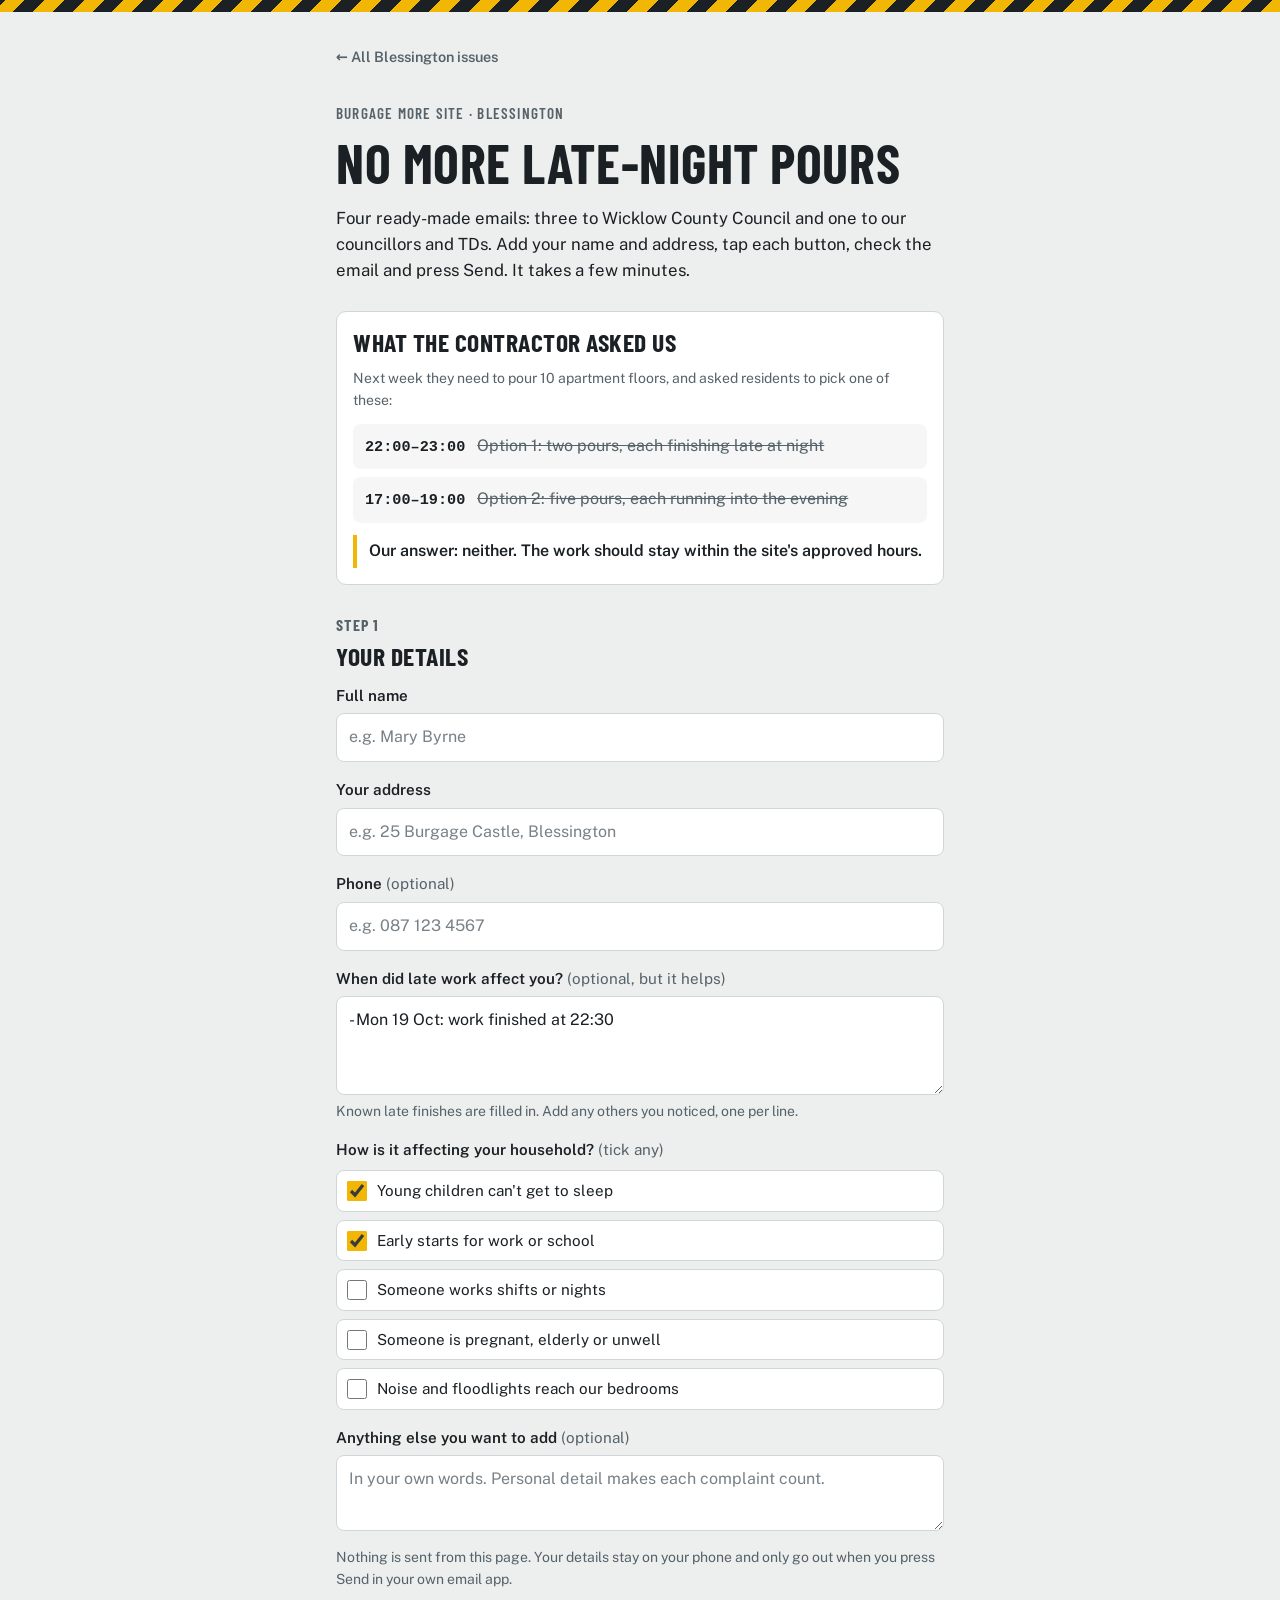
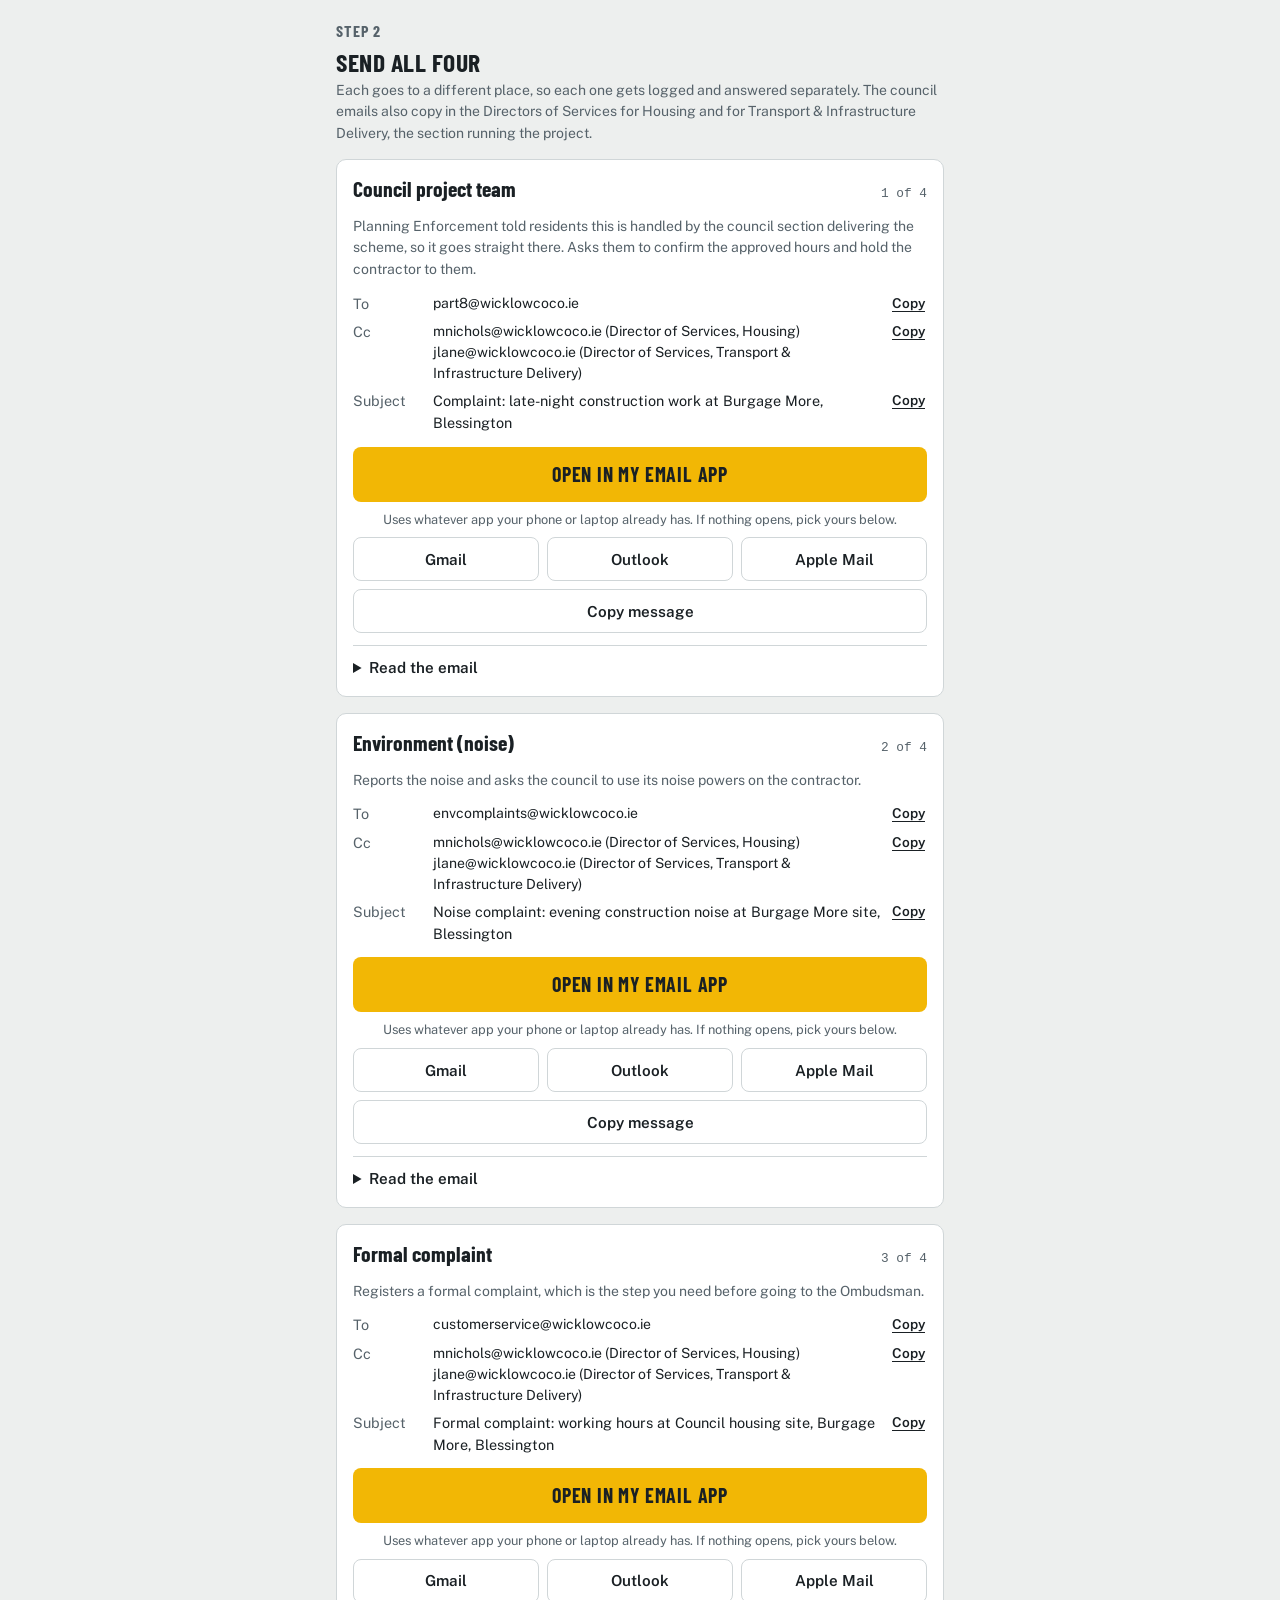
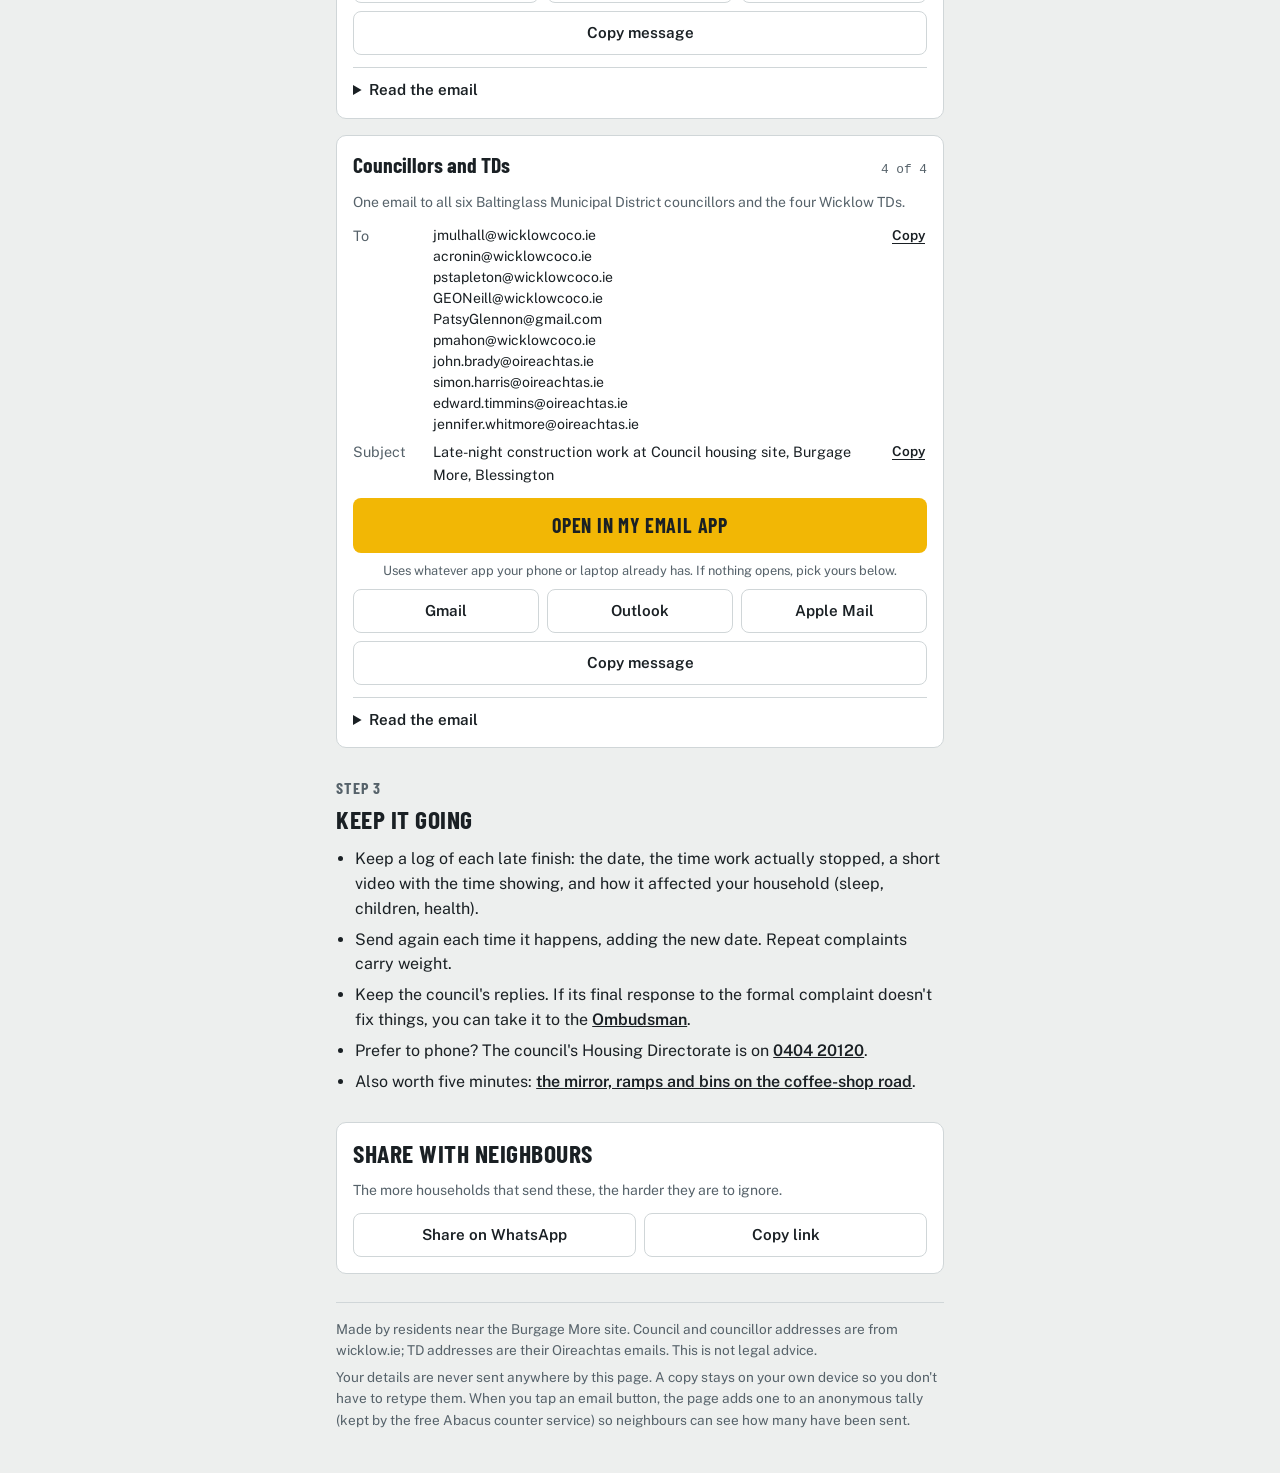
==== late-works.html @ bbfd41d0 "Add late works and roads complaint pages with ready-made email templates - Created late-works.html f" ====
<!doctype html>
<html lang="en-IE">
<head>
<meta charset="utf-8">
<meta name="viewport" content="width=device-width, initial-scale=1, viewport-fit=cover">
<title>Burgage More Late Works</title>
<meta name="description" content="Four ready-made emails to Wicklow County Council and local representatives about late-night construction work at the Burgage More site, Blessington.">
<meta property="og:title" content="Burgage More Late Works">
<meta property="og:description" content="Send four ready-made complaints about late-night pours at the Burgage More site in a few minutes.">
<link rel="preconnect" href="https://fonts.googleapis.com">
<link rel="preconnect" href="https://fonts.gstatic.com" crossorigin>
<link rel="stylesheet" href="https://fonts.googleapis.com/css2?family=Barlow+Condensed:wght@600;700&family=Public+Sans:wght@400;600&display=swap">
<link rel="stylesheet" href="assets/style.css">
</head>
<body>
<div class="stripe" aria-hidden="true"></div>
<main class="wrap">

  <a class="backlink" href="./">&larr; All Blessington issues</a>

  <header>
    <p class="eyebrow">Burgage More site &middot; Blessington</p>
    <h1>No more late-night pours</h1>
    <p class="lede">Four ready-made emails: three to Wicklow County Council and one to our councillors and TDs. Add your name and address, tap each button, check the email and press Send. It takes a few minutes.</p>
    <div class="tally" id="tally" data-tally-box hidden aria-live="polite">
      <div class="tally-stat"><span class="tally-num" id="t-emails">0</span><span class="tally-label">emails sent so far</span></div>
      <p class="tally-note">Counts each email opened from this page. No names or addresses are recorded.</p>
    </div>
  </header>

  <div class="proposal">
    <h2>What the contractor asked us</h2>
    <p class="muted small">Next week they need to pour 10 apartment floors, and asked residents to pick one of these:</p>
    <div class="options">
      <div class="option"><span class="time">22:00&ndash;23:00</span><span><s>Option 1: two pours, each finishing late at night</s></span></div>
      <div class="option"><span class="time">17:00&ndash;19:00</span><span><s>Option 2: five pours, each running into the evening</s></span></div>
    </div>
    <p class="answer">Our answer: neither. The work should stay within the site's approved hours.</p>
  </div>

  <section aria-labelledby="details-h">
    <div class="section-head">
      <span class="step-label">Step 1</span>
      <h2 id="details-h">Your details</h2>
    </div>
    <form id="details" novalidate>
      <div class="field" id="f-name">
        <label for="name">Full name</label>
        <input type="text" id="name" autocomplete="name" placeholder="e.g. Mary Byrne">
        <span class="err">Add your name. The council won't act on unsigned complaints.</span>
      </div>
      <div class="field" id="f-address">
        <label for="address">Your address</label>
        <input type="text" id="address" autocomplete="street-address" placeholder="e.g. 25 Burgage Castle, Blessington">
        <span class="err">Add your address so the council knows you're directly affected.</span>
      </div>
      <div class="field">
        <label for="phone">Phone <span class="opt">(optional)</span></label>
        <input type="tel" id="phone" autocomplete="tel" placeholder="e.g. 087 123 4567">
      </div>
      <div class="field">
        <label for="when">When did late work affect you? <span class="opt">(optional, but it helps)</span></label>
        <textarea id="when" rows="3" placeholder="One per line, e.g. - Thu 23 Oct: work finished at 22:10"></textarea>
        <span class="small muted">Known late finishes are filled in. Add any others you noticed, one per line.</span>
      </div>
      <fieldset>
        <legend>How is it affecting your household? <span class="opt">(tick any)</span></legend>
        <label class="check"><input type="checkbox" name="impact" value="kids" checked> Young children can't get to sleep</label>
        <label class="check"><input type="checkbox" name="impact" value="early" checked> Early starts for work or school</label>
        <label class="check"><input type="checkbox" name="impact" value="shifts"> Someone works shifts or nights</label>
        <label class="check"><input type="checkbox" name="impact" value="health"> Someone is pregnant, elderly or unwell</label>
        <label class="check"><input type="checkbox" name="impact" value="lights"> Noise and floodlights reach our bedrooms</label>
      </fieldset>
      <div class="field">
        <label for="extra">Anything else you want to add <span class="opt">(optional)</span></label>
        <textarea id="extra" placeholder="In your own words. Personal detail makes each complaint count."></textarea>
      </div>
      <p class="privacy">Nothing is sent from this page. Your details stay on your phone and only go out when you press Send in your own email app.</p>
    </form>
  </section>

  <section aria-labelledby="send-h">
    <div class="section-head">
      <span class="step-label">Step 2</span>
      <h2 id="send-h">Send all four</h2>
      <p class="muted small">Each goes to a different place, so each one gets logged and answered separately. The council emails also copy in the Directors of Services for Housing and for Transport &amp; Infrastructure Delivery, the section running the project.</p>
    </div>
    <div class="mails" id="mails"></div>
  </section>

  <section aria-labelledby="after-h">
    <div class="section-head">
      <span class="step-label">Step 3</span>
      <h2 id="after-h">Keep it going</h2>
    </div>
    <ul class="tips">
      <li>Keep a log of each late finish: the date, the time work actually stopped, a short video with the time showing, and how it affected your household (sleep, children, health).</li>
      <li>Send again each time it happens, adding the new date. Repeat complaints carry weight.</li>
      <li>Keep the council's replies. If its final response to the formal complaint doesn't fix things, you can take it to the <a href="https://www.ombudsman.ie" target="_blank" rel="noopener">Ombudsman</a>.</li>
      <li>Prefer to phone? The council's Housing Directorate is on <a href="tel:+35340420120">0404 20120</a>.</li>
      <li>Also worth five minutes: <a href="roads.html">the mirror, ramps and bins on the coffee-shop road</a>.</li>
    </ul>
  </section>

  <div class="share">
    <h2>Share with neighbours</h2>
    <p class="small muted">The more households that send these, the harder they are to ignore.</p>
    <div class="secondary">
      <a class="btn-secondary" id="wa" href="#" target="_blank" rel="noopener">Share on WhatsApp</a>
      <button type="button" class="btn-secondary" id="copy-link">Copy link</button>
    </div>
  </div>

  <footer>
    <p>Made by residents near the Burgage More site. Council and councillor addresses are from wicklow.ie; TD addresses are their Oireachtas emails. This is not legal advice.</p>
    <p>Your details are never sent anywhere by this page. A copy stays on your own device so you don't have to retype them. When you tap an email button, the page adds one to an anonymous tally (kept by the free Abacus counter service) so neighbours can see how many have been sent.</p>
  </footer>
</main>

<script>
(function () {
  "use strict";

  // ===== KEEP THIS LIST UP TO DATE =====
  // Known late finishes at the site. One entry per line, in quotes, each followed by a comma.
  // These are pre-filled in "When did late work affect you?" for everyone, and added for
  // returning visitors who already typed their own dates.
  var LATE_FINISHES = [
    "Mon 19 Oct: work finished at 22:30"
  ];
  // =====================================

  // Council emails copy both directorates. Planning Enforcement replied (30 Oct) that this
  // falls under Transport & Infrastructure Delivery, which is delivering the scheme.
  var CC_ROLES = {
    "mnichols@wicklowcoco.ie": "Director of Services, Housing",
    "jlane@wicklowcoco.ie": "Director of Services, Transport & Infrastructure Delivery"
  };
  var COUNCIL_CC = Object.keys(CC_ROLES);
  var COUNCILLORS = [
    "jmulhall@wicklowcoco.ie",
    "acronin@wicklowcoco.ie",
    "pstapleton@wicklowcoco.ie",
    "GEONeill@wicklowcoco.ie",
    "PatsyGlennon@gmail.com",
    "pmahon@wicklowcoco.ie"
  ];
  var TDS = [
    "john.brady@oireachtas.ie",
    "simon.harris@oireachtas.ie",
    "edward.timmins@oireachtas.ie",
    "jennifer.whitmore@oireachtas.ie"
  ];

  window.CAMPAIGN = {
    store: "burgage-more-complaint-v1",
    counterKey: "emails",
    fields: ["name", "address", "phone", "when", "extra"],
    required: ["name", "address"],
    prefill: { field: "when", lines: LATE_FINISHES },
    ccRoles: CC_ROLES,
    impacts: {
      kids: "young children can't get to sleep",
      early: "we have early starts for work or school",
      shifts: "someone in the household works shifts or nights",
      health: "someone in the household is pregnant, elderly or unwell",
      lights: "the noise and floodlights reach our bedrooms"
    },
    personal: function (d, h) {
      var out = [];
      if (d.when) out.push("Dates and times this affected me:\n" + d.when);
      if (d.impacts.length) out.push("It is affecting my household because " + h.join(d.impacts) + ".");
      if (d.extra) out.push(d.extra);
      return out;
    },
    share: {
      sent: "I've just sent my complaints about the late-night pours at the Burgage More site. Took me 2 minutes. Please send yours too, the more households the better 💪 ",
      neutral: "Late-night pours at the Burgage More site? Send ready-made complaints to the council, councillors and TDs in 2 minutes. The more households the better 💪 "
    },
    order: ["enf", "env", "cs", "reps"],
    emails: {
      enf: {
        title: "Council project team",
        blurb: "Planning Enforcement told residents this is handled by the council section delivering the scheme, so it goes straight there. Asks them to confirm the approved hours and hold the contractor to them.",
        to: ["part8@wicklowcoco.ie"],
        cc: COUNCIL_CC,
        subject: "Complaint: late-night construction work at Burgage More, Blessington",
        body: function (d, h) {
          return [
            "Dear Transport & Infrastructure Delivery Directorate,",
            "I wish to make a complaint about construction work continuing late into the evening at the Council's housing development at Burgage More, Blessington (106 homes, Part 8 scheme), which ABM is building on the Council's behalf. The Planning Enforcement section has advised that this matter falls under your Directorate.",
            "I live at " + h.addr(d) + ". Work on the site has run well past normal hours, with concrete pours, power floats and generators going on into the night. On at least one evening it continued until after 22:00.",
            "The contractor has now asked residents to choose between two pours next week finishing at 22:00 to 23:00, or five pours finishing between 17:00 and 19:00. I do not accept either option. I expect all work to stay within the site's approved working hours.",
            "Please:\n- confirm in writing the approved working hours for this site, and whether any extension has been authorised\n- instruct the contractor to keep to those hours, with advance written notice to residents of any genuine exception\n- keep me informed of the action taken"
          ].concat(h.personal(d), [
            "I have copied the Directors of Services for Housing and for Transport & Infrastructure Delivery.",
            h.sig(d)
          ]).join("\n\n");
        }
      },
      env: {
        title: "Environment (noise)",
        blurb: "Reports the noise and asks the council to use its noise powers on the contractor.",
        to: ["envcomplaints@wicklowcoco.ie"],
        cc: COUNCIL_CC,
        subject: "Noise complaint: evening construction noise at Burgage More site, Blessington",
        body: function (d, h) {
          return [
            "Dear Environmental Services,",
            "I want to report noise nuisance from the construction site at Burgage More, Blessington, the Council's social housing development being built by ABM.",
            "I live at " + h.addr(d) + ". Concrete pours, power floats and generators have been running into the late evening, on at least one occasion past 22:00. The contractor has told residents it may run pours until 22:00 to 23:00 next week."
          ].concat(h.personal(d), [
            "I ask the Council to investigate and to use its powers under section 107 of the Environmental Protection Agency Act 1992 to require the contractor to limit the noise and keep noisy work within normal daytime hours.",
            "Please acknowledge this complaint and tell me what action is taken.",
            h.sig(d)
          ]).join("\n\n");
        }
      },
      cs: {
        title: "Formal complaint",
        blurb: "Registers a formal complaint, which is the step you need before going to the Ombudsman.",
        to: ["customerservice@wicklowcoco.ie"],
        cc: COUNCIL_CC,
        subject: "Formal complaint: working hours at Council housing site, Burgage More, Blessington",
        body: function (d, h) {
          return [
            "Dear Customer Services Manager,",
            "Please register this as a formal complaint under the Council's customer complaints procedure. I have copied the Directors of Services for Housing and for Transport & Infrastructure Delivery, as the Burgage More development falls under their Directorates.",
            "Wicklow County Council is the developer of the 106-home Part 8 scheme at Burgage More, Blessington, and ABM is building it on the Council's behalf. As the client, the Council can direct its contractor on working hours.",
            "I live at " + h.addr(d) + ". Work has repeatedly run late into the evening. The contractor has now asked residents to choose between next week's pours finishing at 22:00 to 23:00, or between 17:00 and 19:00. Residents should not be asked to choose how late they are disturbed, and I do not accept either option.",
            "I ask the Council to:\n- confirm the approved working hours for this site, and whether any extension was authorised and by whom\n- instruct the contractor to keep all work within those hours, with advance written notice to residents of any genuine exception\n- send me a copy of the construction management plan for the site\n- name a Council contact for residents"
          ].concat(h.personal(d), [h.sig(d)]).join("\n\n");
        }
      },
      reps: {
        title: "Councillors and TDs",
        blurb: "One email to all six Baltinglass Municipal District councillors and the four Wicklow TDs.",
        to: COUNCILLORS.concat(TDS),
        cc: [],
        subject: "Late-night construction work at Council housing site, Burgage More, Blessington",
        body: function (d, h) {
          return [
            "Dear Councillors and Deputies,",
            "I live at " + h.addr(d) + ", beside the Wicklow County Council social housing development at Burgage More, Blessington, which ABM is building on the Council's behalf.",
            "Work on the site has repeatedly run late into the evening, on at least one occasion past 22:00. The contractor has now asked residents to choose between next week's concrete pours finishing at 22:00 to 23:00, or between 17:00 and 19:00. I do not accept either option. Residents have been raising this with the Council, so far without result."
          ].concat(h.personal(d), [
            "I am asking you to:\n- raise this at the next Baltinglass Municipal District meeting\n- ask the Council's Transport & Infrastructure Delivery Directorate, which is delivering the scheme, to confirm the approved working hours for the site and instruct the contractor to keep to them\n- follow it up until residents get a clear answer",
            "Please let me know what action you take.",
            h.sig(d)
          ]).join("\n\n");
        }
      }
    }
  };
})();
</script>
<script src="assets/counter.js"></script>
<script src="assets/mailer.js"></script>
</body>
</html>
---- assets/style.css ----
/* Shared styles for the Burgage More residents pages.
   Layout: one phone-width column under a hazard-stripe band. */
:root {
  --bg: #EDEFEE;
  --surface: #FFFFFF;
  --soft: #F5F6F5;
  --ink: #1A2024;
  --muted: #56626A;
  --line: #D0D6D8;
  --accent: #F2B705;
  --on-accent: #1A2024;
  --stripe: #1A2024;
  --error: #B42318;
  --ok: #1D7549;
  --display: "Barlow Condensed", "Arial Narrow", "Roboto Condensed", sans-serif;
  --body: "Public Sans", system-ui, -apple-system, "Segoe UI", Roboto, sans-serif;
  --mono: ui-monospace, "SF Mono", Menlo, Consolas, monospace;
  color-scheme: light;
}
@media (prefers-color-scheme: dark) {
  :root {
    --bg: #111518;
    --surface: #1A2025;
    --soft: #151A1E;
    --ink: #E5E9EB;
    --muted: #9AA6AD;
    --line: #2D363C;
    --accent: #F2B705;
    --on-accent: #111518;
    --error: #F97066;
    --ok: #4CC38A;
    color-scheme: dark;
  }
}

* { box-sizing: border-box; }
[hidden] { display: none !important; }
html { -webkit-text-size-adjust: 100%; }
body {
  margin: 0;
  background: var(--bg);
  color: var(--ink);
  font-family: var(--body);
  font-size: 16px;
  line-height: 1.55;
  padding-top: env(safe-area-inset-top, 0px);
  padding-bottom: env(safe-area-inset-bottom, 0px);
}
.stripe {
  height: 12px;
  background: repeating-linear-gradient(-45deg, var(--accent) 0 14px, var(--stripe) 14px 28px);
}
.wrap {
  max-width: 640px;
  margin: 0 auto;
  padding-left: max(16px, env(safe-area-inset-left, 0px));
  padding-right: max(16px, env(safe-area-inset-right, 0px));
  padding-block: 28px 48px;
  display: grid;
  gap: 28px;
}

h1, h2, h3, .eyebrow, .btn-primary, .step-label, .issue-title {
  font-family: var(--display);
  text-wrap: balance;
}
.eyebrow {
  margin: 0;
  font-size: 0.95rem;
  font-weight: 600;
  letter-spacing: 0.08em;
  text-transform: uppercase;
  color: var(--muted);
}
h1 {
  margin: 4px 0 10px;
  font-size: clamp(2.4rem, 9vw, 3.4rem);
  line-height: 0.98;
  font-weight: 700;
  text-transform: uppercase;
  letter-spacing: 0.01em;
}
h2 {
  margin: 0;
  font-size: 1.6rem;
  line-height: 1.1;
  font-weight: 700;
  text-transform: uppercase;
  letter-spacing: 0.02em;
}
h3 {
  margin: 0;
  font-size: 1.35rem;
  line-height: 1.15;
  font-weight: 700;
}
p { margin: 0; }
.lede { font-size: 1.05rem; max-width: 60ch; }
.muted { color: var(--muted); }
.small { font-size: 0.875rem; }

header { display: grid; gap: 6px; }

/* Back to the hub */
.backlink {
  justify-self: start;
  font-size: 0.9rem;
  font-weight: 600;
  color: var(--muted);
  text-decoration: none;
  padding: 6px 0;
}
.backlink:hover { color: var(--ink); }

/* Running tally of emails opened from the page */
.tally {
  margin-top: 10px;
  display: flex;
  flex-wrap: wrap;
  gap: 8px 28px;
  align-items: flex-end;
  padding: 12px 14px;
  background: var(--surface);
  border: 1px solid var(--line);
  border-left: 6px solid var(--accent);
  border-radius: 10px;
}
.tally-stat { display: grid; gap: 2px; }
.tally-num {
  font-family: var(--display);
  font-size: 2.4rem;
  font-weight: 700;
  line-height: 1;
  font-variant-numeric: tabular-nums;
}
.tally-label { font-size: 0.85rem; color: var(--muted); }
.tally-note { flex-basis: 100%; font-size: 0.8rem; color: var(--muted); }

/* Hub: pick an issue */
.issues { display: grid; gap: 14px; }
.issue {
  display: grid;
  gap: 8px;
  padding: 18px 16px;
  background: var(--surface);
  border: 1px solid var(--line);
  border-left: 6px solid var(--accent);
  border-radius: 10px;
  text-decoration: none;
  color: inherit;
}
.issue:active { transform: translateY(1px); }
.issue-title {
  font-size: 1.5rem;
  font-weight: 700;
  line-height: 1.1;
  text-transform: uppercase;
  letter-spacing: 0.02em;
  display: flex;
  justify-content: space-between;
  align-items: baseline;
  gap: 12px;
}
.issue-title .arrow { font-family: var(--body); font-size: 1.2rem; color: var(--muted); }
.issue-asks { margin: 0; padding-left: 1.15rem; font-size: 0.95rem; display: grid; gap: 3px; }
.issue-foot {
  display: flex;
  flex-wrap: wrap;
  gap: 4px 10px;
  align-items: baseline;
  font-size: 0.85rem;
  color: var(--muted);
  border-top: 1px solid var(--line);
  padding-top: 10px;
}
.issue-foot .n { font-weight: 700; color: var(--ink); font-variant-numeric: tabular-nums; }
.badge {
  font-family: var(--body);
  font-size: 0.7rem;
  font-weight: 700;
  letter-spacing: 0.08em;
  text-transform: uppercase;
  background: var(--accent);
  color: var(--on-accent);
  border-radius: 4px;
  padding: 3px 7px;
  white-space: nowrap;
}

/* What the contractor proposed */
.proposal {
  background: var(--surface);
  border: 1px solid var(--line);
  border-radius: 10px;
  padding: 16px;
  display: grid;
  gap: 12px;
}
.options { display: grid; gap: 8px; }
.option {
  display: grid;
  grid-template-columns: auto 1fr;
  gap: 4px 12px;
  align-items: baseline;
  padding: 10px 12px;
  background: var(--soft);
  border-radius: 8px;
}
.option .time {
  font-family: var(--mono);
  font-size: 0.95rem;
  font-variant-numeric: tabular-nums;
  font-weight: 600;
  white-space: nowrap;
}
.option s { color: var(--muted); }
.answer {
  border-left: 4px solid var(--accent);
  padding: 4px 0 4px 12px;
  font-weight: 600;
}

/* Form */
section { display: grid; gap: 14px; }
.section-head { display: grid; gap: 4px; }
.step-label {
  font-size: 1rem;
  font-weight: 700;
  letter-spacing: 0.08em;
  text-transform: uppercase;
  color: var(--muted);
}
form { display: grid; gap: 16px; }
.field { display: grid; gap: 6px; }
label, legend { font-weight: 600; font-size: 0.95rem; }
.opt { font-weight: 400; color: var(--muted); }
input[type="text"], input[type="tel"], textarea {
  width: 100%;
  font: inherit;
  font-size: 16px;
  color: var(--ink);
  background: var(--surface);
  border: 1px solid var(--line);
  border-radius: 8px;
  padding: 11px 12px;
}
textarea { min-height: 76px; resize: vertical; }
input::placeholder, textarea::placeholder { color: var(--muted); opacity: 0.8; }
.field.invalid input { border-color: var(--error); box-shadow: 0 0 0 1px var(--error); }
.field .err { display: none; color: var(--error); font-size: 0.875rem; }
.field.invalid .err { display: block; }
fieldset { border: 0; margin: 0; padding: 0; display: grid; gap: 8px; }
legend { margin-bottom: 8px; padding: 0; }
.check {
  display: flex;
  gap: 10px;
  align-items: flex-start;
  font-weight: 400;
  padding: 8px 10px;
  border: 1px solid var(--line);
  border-radius: 8px;
  background: var(--surface);
  cursor: pointer;
}
.check input { width: 20px; height: 20px; margin: 2px 0 0; flex: none; accent-color: var(--accent); }
.privacy { font-size: 0.875rem; color: var(--muted); }

/* Email cards */
.mails { display: grid; gap: 16px; }
.mail {
  background: var(--surface);
  border: 1px solid var(--line);
  border-radius: 10px;
  padding: 16px;
  display: grid;
  gap: 12px;
  min-width: 0;
}
.mail-top { display: flex; justify-content: space-between; align-items: baseline; gap: 12px; flex-wrap: wrap; }
.count {
  font-family: var(--mono);
  font-size: 0.8rem;
  color: var(--muted);
  font-variant-numeric: tabular-nums;
}
.meta { display: grid; gap: 6px; margin: 0; }
.meta-row {
  display: grid;
  grid-template-columns: 4.5rem 1fr auto;
  gap: 8px;
  align-items: start;
  font-size: 0.9rem;
}
.meta-row dt { color: var(--muted); margin: 0; }
.meta-row dd { margin: 0; min-width: 0; overflow-wrap: anywhere; }
.meta-row .addr { font-size: 0.875rem; line-height: 1.5; white-space: pre-line; overflow-wrap: break-word; }
.linkish {
  font: inherit;
  font-size: 0.85rem;
  font-weight: 600;
  color: var(--ink);
  background: none;
  border: 0;
  padding: 0 2px;
  text-decoration: underline;
  text-underline-offset: 3px;
  cursor: pointer;
}
.actions { display: grid; gap: 8px; }
.btn-primary {
  display: flex;
  align-items: center;
  justify-content: center;
  min-height: 52px;
  padding: 12px 18px;
  border-radius: 8px;
  background: var(--accent);
  color: var(--on-accent);
  font-size: 1.25rem;
  font-weight: 700;
  letter-spacing: 0.04em;
  text-transform: uppercase;
  text-decoration: none;
  border: 0;
}
.btn-primary:active { transform: translateY(1px); }
.hint { font-size: 0.8rem; color: var(--muted); text-align: center; }
.secondary { display: grid; grid-template-columns: 1fr 1fr; gap: 8px; }
.secondary.three { grid-template-columns: repeat(3, 1fr); }
.btn-secondary {
  display: flex;
  align-items: center;
  justify-content: center;
  min-height: 44px;
  padding: 8px 10px;
  border-radius: 8px;
  border: 1px solid var(--line);
  background: transparent;
  color: var(--ink);
  font: inherit;
  font-size: 0.95rem;
  font-weight: 600;
  text-decoration: none;
  text-align: center;
  cursor: pointer;
}
.status {
  display: none;
  font-size: 0.875rem;
  color: var(--ok);
  font-weight: 600;
}
.mail.opened .status { display: block; }
.mail.opened { border-color: var(--ok); }
details { border-top: 1px solid var(--line); padding-top: 10px; }
summary { cursor: pointer; font-weight: 600; font-size: 0.95rem; }
pre.preview {
  margin: 10px 0 0;
  white-space: pre-wrap;
  overflow-wrap: anywhere;
  font-family: var(--body);
  font-size: 0.9rem;
  line-height: 1.5;
  background: var(--soft);
  border-radius: 8px;
  padding: 12px;
  max-height: 360px;
  overflow-y: auto;
}

/* After sending + share */
.tips { margin: 0; padding-left: 1.2rem; display: grid; gap: 6px; }
.tips a { color: inherit; font-weight: 600; }
.share {
  background: var(--surface);
  border: 1px solid var(--line);
  border-radius: 10px;
  padding: 16px;
  display: grid;
  gap: 12px;
}
footer { font-size: 0.85rem; color: var(--muted); display: grid; gap: 6px; border-top: 1px solid var(--line); padding-top: 16px; }
footer a { color: inherit; }

a:focus-visible, button:focus-visible, input:focus-visible, textarea:focus-visible, summary:focus-visible {
  outline: 3px solid var(--accent);
  outline-offset: 2px;
}
@media (prefers-reduced-motion: reduce) {
  * { transition: none !important; animation: none !important; }
}
@media (max-width: 420px) {
  .secondary.three { grid-template-columns: 1fr 1fr; }
  .secondary.three > :last-child { grid-column: 1 / -1; }
}
@media (max-width: 380px) {
  .secondary { grid-template-columns: 1fr; }
  .secondary.three { grid-template-columns: 1fr; }
  .meta-row { grid-template-columns: 4rem 1fr auto; }
}
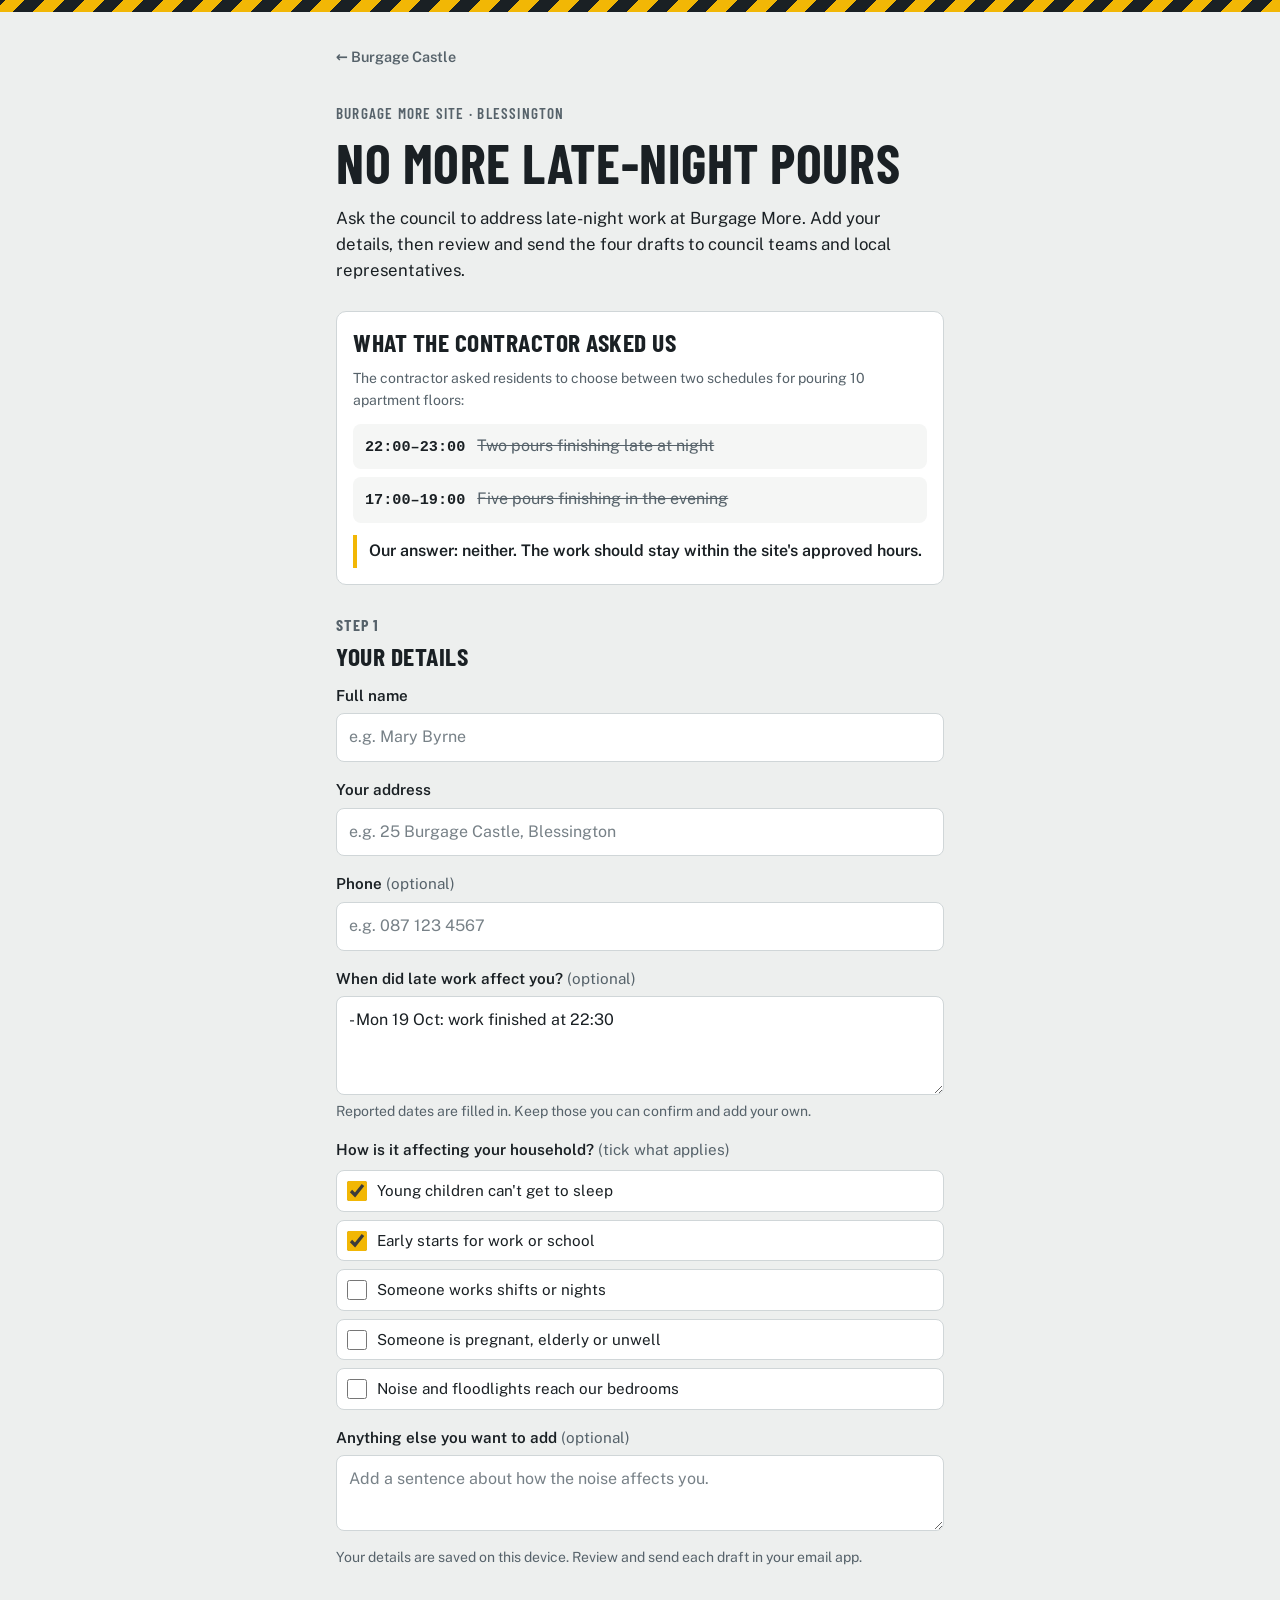
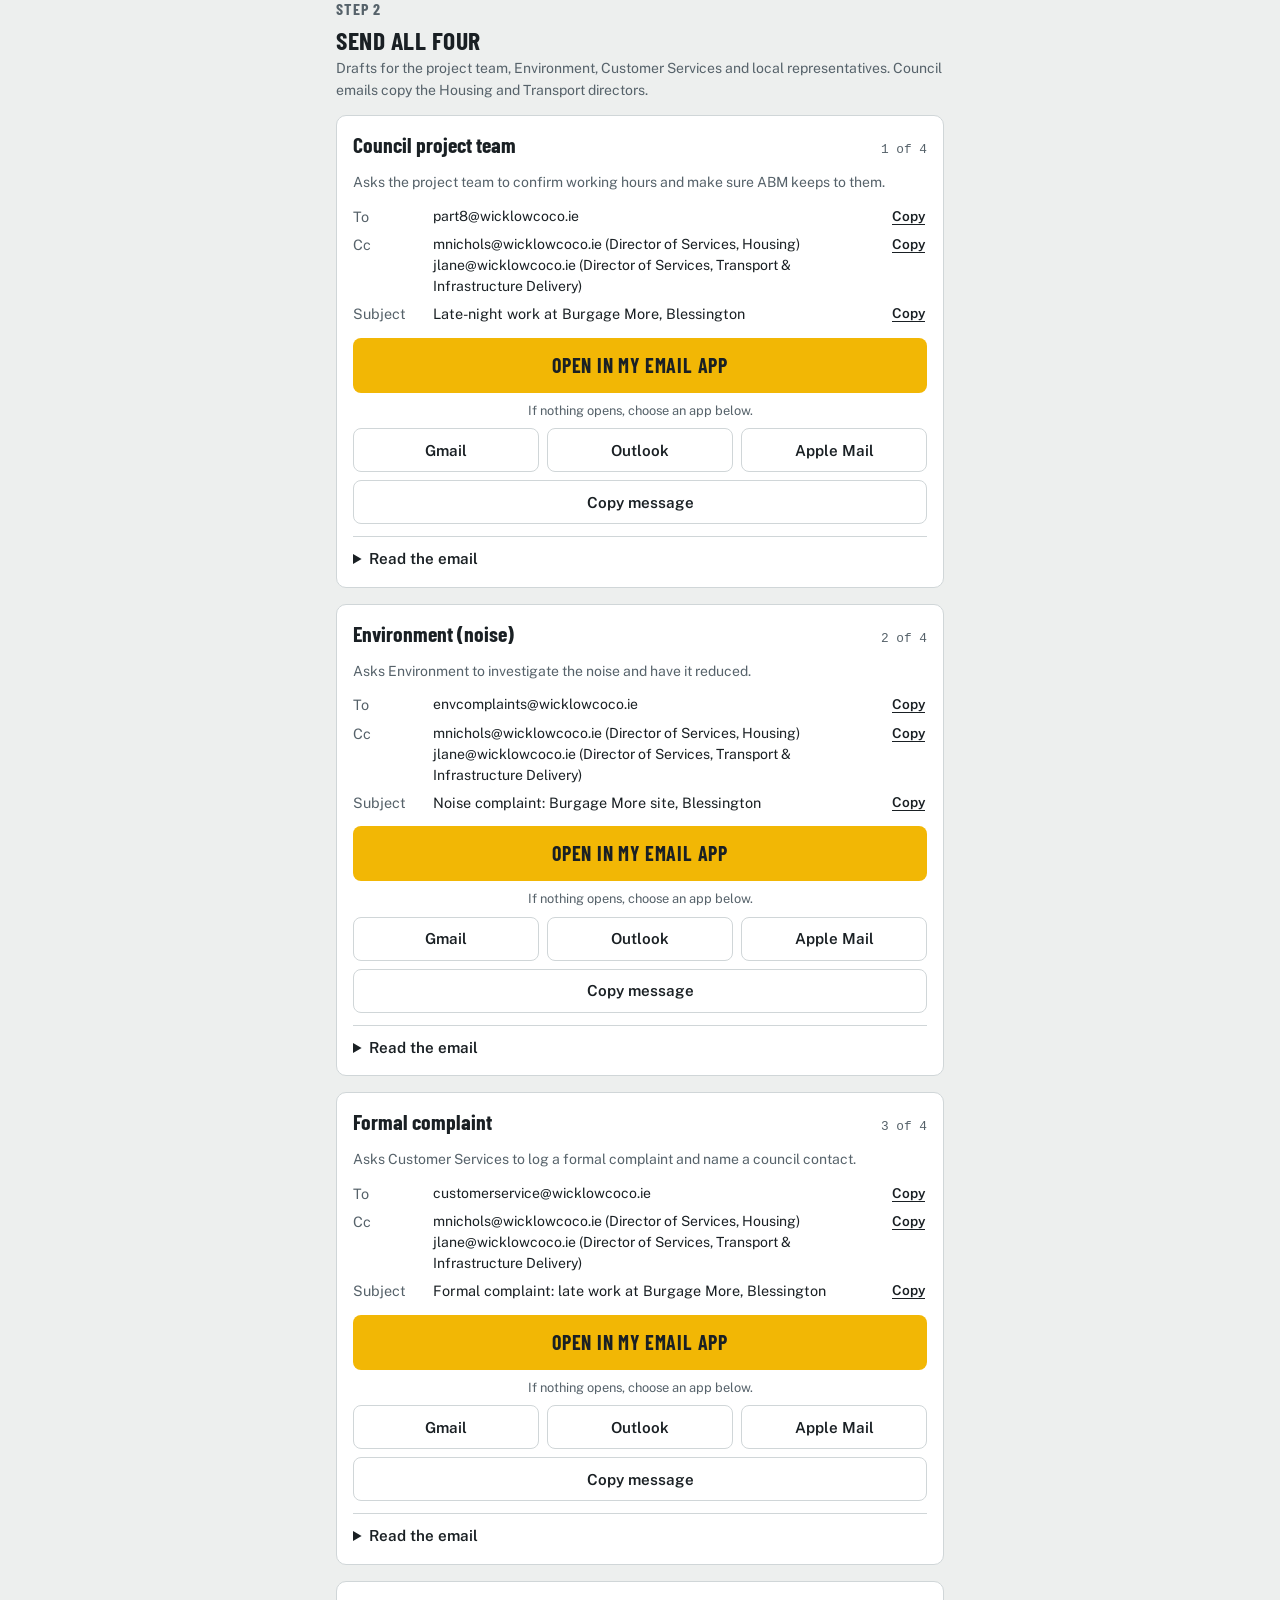
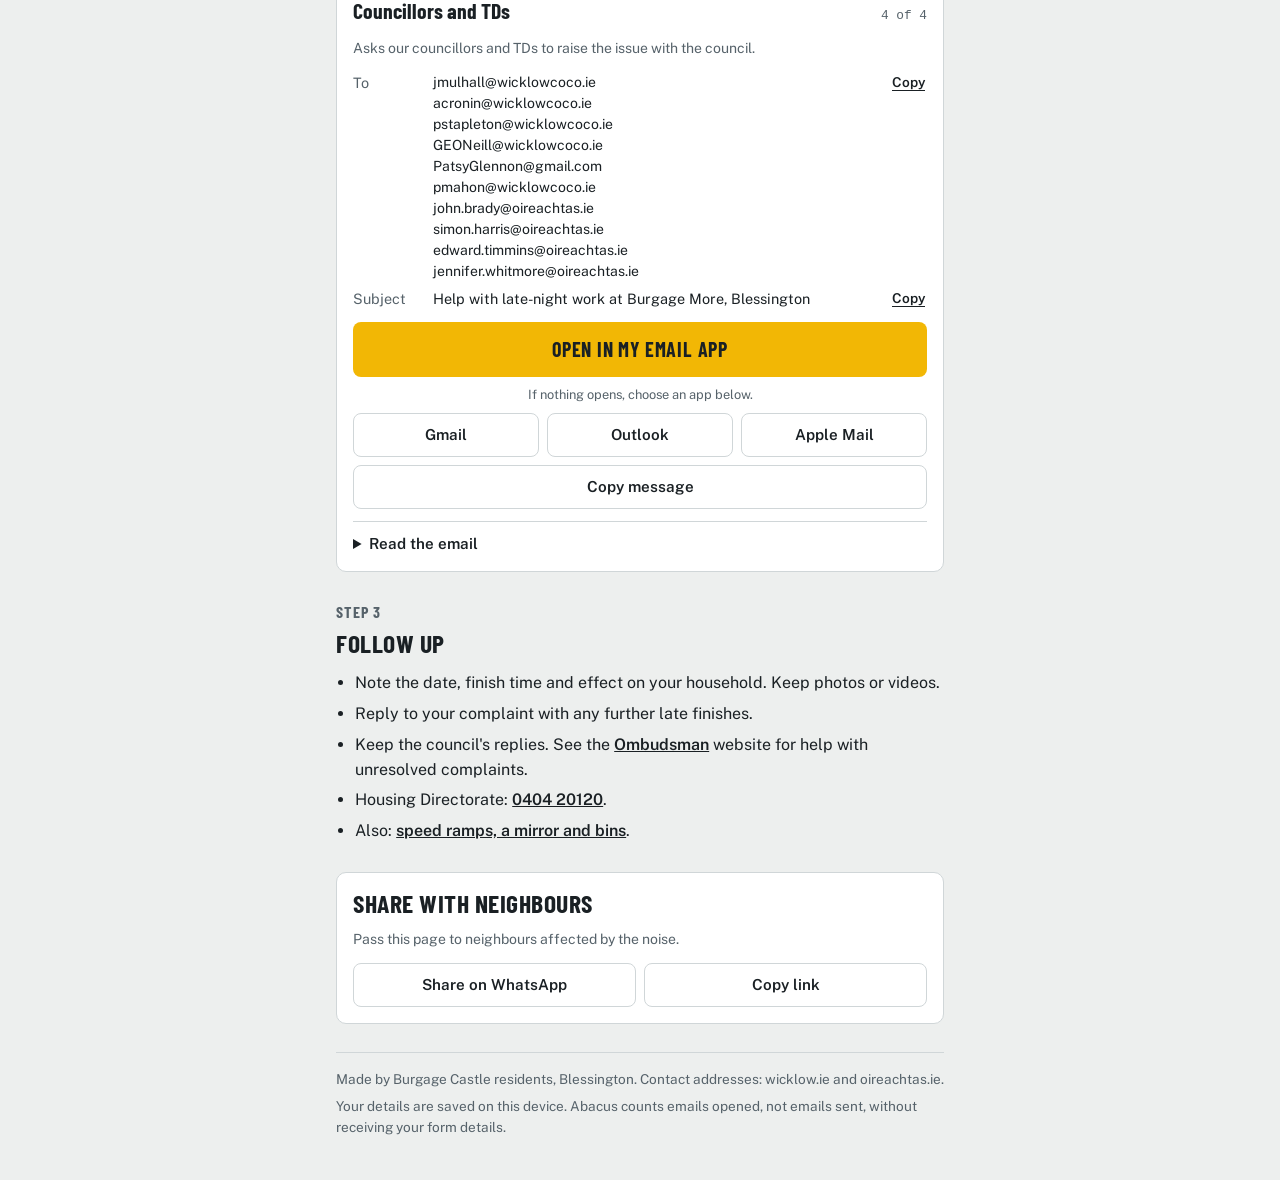
==== commit aa5f42a2: "Refactor late works and roads pages for clarity and conciseness - Updated meta descriptions and titl" ====
--- a/late-works.html
+++ b/late-works.html
@@ -6,7 +6,7 @@
 <title>Burgage More Late Works</title>
 <meta name="description" content="Four ready-made emails to Wicklow County Council and local representatives about late-night construction work at the Burgage More site, Blessington.">
 <meta property="og:title" content="Burgage More Late Works">
-<meta property="og:description" content="Send four ready-made complaints about late-night pours at the Burgage More site in a few minutes.">
+<meta property="og:description" content="Email the council and local representatives about late-night work at Burgage More.">
 <link rel="preconnect" href="https://fonts.googleapis.com">
 <link rel="preconnect" href="https://fonts.gstatic.com" crossorigin>
 <link rel="stylesheet" href="https://fonts.googleapis.com/css2?family=Barlow+Condensed:wght@600;700&family=Public+Sans:wght@400;600&display=swap">
@@ -16,24 +16,24 @@
 <div class="stripe" aria-hidden="true"></div>
 <main class="wrap">
 
-  <a class="backlink" href="./">&larr; All Blessington issues</a>
+  <a class="backlink" href="./">&larr; Burgage Castle</a>
 
   <header>
     <p class="eyebrow">Burgage More site &middot; Blessington</p>
     <h1>No more late-night pours</h1>
-    <p class="lede">Four ready-made emails: three to Wicklow County Council and one to our councillors and TDs. Add your name and address, tap each button, check the email and press Send. It takes a few minutes.</p>
+    <p class="lede">Ask the council to address late-night work at Burgage More. Add your details, then review and send the four drafts to council teams and local representatives.</p>
     <div class="tally" id="tally" data-tally-box hidden aria-live="polite">
-      <div class="tally-stat"><span class="tally-num" id="t-emails">0</span><span class="tally-label">emails sent so far</span></div>
-      <p class="tally-note">Counts each email opened from this page. No names or addresses are recorded.</p>
+      <div class="tally-stat"><span class="tally-num" id="t-emails">0</span><span class="tally-label">email drafts opened</span></div>
+      <p class="tally-note">Counts drafts opened, not emails sent.</p>
     </div>
   </header>
 
   <div class="proposal">
     <h2>What the contractor asked us</h2>
-    <p class="muted small">Next week they need to pour 10 apartment floors, and asked residents to pick one of these:</p>
+    <p class="muted small">The contractor asked residents to choose between two schedules for pouring 10 apartment floors:</p>
     <div class="options">
-      <div class="option"><span class="time">22:00&ndash;23:00</span><span><s>Option 1: two pours, each finishing late at night</s></span></div>
-      <div class="option"><span class="time">17:00&ndash;19:00</span><span><s>Option 2: five pours, each running into the evening</s></span></div>
+      <div class="option"><span class="time">22:00&ndash;23:00</span><span><s>Two pours finishing late at night</s></span></div>
+      <div class="option"><span class="time">17:00&ndash;19:00</span><span><s>Five pours finishing in the evening</s></span></div>
     </div>
     <p class="answer">Our answer: neither. The work should stay within the site's approved hours.</p>
   </div>
@@ -47,24 +47,24 @@
       <div class="field" id="f-name">
         <label for="name">Full name</label>
         <input type="text" id="name" autocomplete="name" placeholder="e.g. Mary Byrne">
-        <span class="err">Add your name. The council won't act on unsigned complaints.</span>
+        <span class="err">Please add your name.</span>
       </div>
       <div class="field" id="f-address">
         <label for="address">Your address</label>
         <input type="text" id="address" autocomplete="street-address" placeholder="e.g. 25 Burgage Castle, Blessington">
-        <span class="err">Add your address so the council knows you're directly affected.</span>
+        <span class="err">Please add your address.</span>
       </div>
       <div class="field">
         <label for="phone">Phone <span class="opt">(optional)</span></label>
         <input type="tel" id="phone" autocomplete="tel" placeholder="e.g. 087 123 4567">
       </div>
       <div class="field">
-        <label for="when">When did late work affect you? <span class="opt">(optional, but it helps)</span></label>
+        <label for="when">When did late work affect you? <span class="opt">(optional)</span></label>
         <textarea id="when" rows="3" placeholder="One per line, e.g. - Thu 23 Oct: work finished at 22:10"></textarea>
-        <span class="small muted">Known late finishes are filled in. Add any others you noticed, one per line.</span>
+        <span class="small muted">Reported dates are filled in. Keep those you can confirm and add your own.</span>
       </div>
       <fieldset>
-        <legend>How is it affecting your household? <span class="opt">(tick any)</span></legend>
+        <legend>How is it affecting your household? <span class="opt">(tick what applies)</span></legend>
         <label class="check"><input type="checkbox" name="impact" value="kids" checked> Young children can't get to sleep</label>
         <label class="check"><input type="checkbox" name="impact" value="early" checked> Early starts for work or school</label>
         <label class="check"><input type="checkbox" name="impact" value="shifts"> Someone works shifts or nights</label>
@@ -73,9 +73,9 @@
       </fieldset>
       <div class="field">
         <label for="extra">Anything else you want to add <span class="opt">(optional)</span></label>
-        <textarea id="extra" placeholder="In your own words. Personal detail makes each complaint count."></textarea>
-      </div>
-      <p class="privacy">Nothing is sent from this page. Your details stay on your phone and only go out when you press Send in your own email app.</p>
+        <textarea id="extra" placeholder="Add a sentence about how the noise affects you."></textarea>
+      </div>
+      <p class="privacy">Your details are saved on this device. Review and send each draft in your email app.</p>
     </form>
   </section>
 
@@ -83,7 +83,7 @@
     <div class="section-head">
       <span class="step-label">Step 2</span>
       <h2 id="send-h">Send all four</h2>
-      <p class="muted small">Each goes to a different place, so each one gets logged and answered separately. The council emails also copy in the Directors of Services for Housing and for Transport &amp; Infrastructure Delivery, the section running the project.</p>
+      <p class="muted small">Drafts for the project team, Environment, Customer Services and local representatives. Council emails copy the Housing and Transport directors.</p>
     </div>
     <div class="mails" id="mails"></div>
   </section>
@@ -91,20 +91,20 @@
   <section aria-labelledby="after-h">
     <div class="section-head">
       <span class="step-label">Step 3</span>
-      <h2 id="after-h">Keep it going</h2>
+      <h2 id="after-h">Follow up</h2>
     </div>
     <ul class="tips">
-      <li>Keep a log of each late finish: the date, the time work actually stopped, a short video with the time showing, and how it affected your household (sleep, children, health).</li>
-      <li>Send again each time it happens, adding the new date. Repeat complaints carry weight.</li>
-      <li>Keep the council's replies. If its final response to the formal complaint doesn't fix things, you can take it to the <a href="https://www.ombudsman.ie" target="_blank" rel="noopener">Ombudsman</a>.</li>
-      <li>Prefer to phone? The council's Housing Directorate is on <a href="tel:+35340420120">0404 20120</a>.</li>
-      <li>Also worth five minutes: <a href="roads.html">the mirror, ramps and bins on the coffee-shop road</a>.</li>
+      <li>Note the date, finish time and effect on your household. Keep photos or videos.</li>
+      <li>Reply to your complaint with any further late finishes.</li>
+      <li>Keep the council's replies. See the <a href="https://www.ombudsman.ie" target="_blank" rel="noopener">Ombudsman</a> website for help with unresolved complaints.</li>
+      <li>Housing Directorate: <a href="tel:+35340420120">0404 20120</a>.</li>
+      <li>Also: <a href="roads.html">speed ramps, a mirror and bins</a>.</li>
     </ul>
   </section>
 
   <div class="share">
     <h2>Share with neighbours</h2>
-    <p class="small muted">The more households that send these, the harder they are to ignore.</p>
+    <p class="small muted">Pass this page to neighbours affected by the noise.</p>
     <div class="secondary">
       <a class="btn-secondary" id="wa" href="#" target="_blank" rel="noopener">Share on WhatsApp</a>
       <button type="button" class="btn-secondary" id="copy-link">Copy link</button>
@@ -112,8 +112,8 @@
   </div>
 
   <footer>
-    <p>Made by residents near the Burgage More site. Council and councillor addresses are from wicklow.ie; TD addresses are their Oireachtas emails. This is not legal advice.</p>
-    <p>Your details are never sent anywhere by this page. A copy stays on your own device so you don't have to retype them. When you tap an email button, the page adds one to an anonymous tally (kept by the free Abacus counter service) so neighbours can see how many have been sent.</p>
+    <p>Made by Burgage Castle residents, Blessington. Contact addresses: wicklow.ie and oireachtas.ie.</p>
+    <p>Your details are saved on this device. Abacus counts emails opened, not emails sent, without receiving your form details.</p>
   </footer>
 </main>
 
@@ -169,83 +169,82 @@
     personal: function (d, h) {
       var out = [];
       if (d.when) out.push("Dates and times this affected me:\n" + d.when);
-      if (d.impacts.length) out.push("It is affecting my household because " + h.join(d.impacts) + ".");
+      if (d.impacts.length) out.push("This affects us because " + h.join(d.impacts) + ".");
       if (d.extra) out.push(d.extra);
       return out;
     },
     share: {
-      sent: "I've just sent my complaints about the late-night pours at the Burgage More site. Took me 2 minutes. Please send yours too, the more households the better 💪 ",
-      neutral: "Late-night pours at the Burgage More site? Send ready-made complaints to the council, councillors and TDs in 2 minutes. The more households the better 💪 "
+      sent: "Affected by late-night work at Burgage More? Email drafts for the council and local representatives: ",
+      neutral: "Affected by late-night work at Burgage More? Email drafts for the council and local representatives: "
     },
     order: ["enf", "env", "cs", "reps"],
     emails: {
       enf: {
         title: "Council project team",
-        blurb: "Planning Enforcement told residents this is handled by the council section delivering the scheme, so it goes straight there. Asks them to confirm the approved hours and hold the contractor to them.",
+        blurb: "Asks the project team to confirm working hours and make sure ABM keeps to them.",
         to: ["part8@wicklowcoco.ie"],
         cc: COUNCIL_CC,
-        subject: "Complaint: late-night construction work at Burgage More, Blessington",
-        body: function (d, h) {
-          return [
-            "Dear Transport & Infrastructure Delivery Directorate,",
-            "I wish to make a complaint about construction work continuing late into the evening at the Council's housing development at Burgage More, Blessington (106 homes, Part 8 scheme), which ABM is building on the Council's behalf. The Planning Enforcement section has advised that this matter falls under your Directorate.",
-            "I live at " + h.addr(d) + ". Work on the site has run well past normal hours, with concrete pours, power floats and generators going on into the night. On at least one evening it continued until after 22:00.",
-            "The contractor has now asked residents to choose between two pours next week finishing at 22:00 to 23:00, or five pours finishing between 17:00 and 19:00. I do not accept either option. I expect all work to stay within the site's approved working hours.",
-            "Please:\n- confirm in writing the approved working hours for this site, and whether any extension has been authorised\n- instruct the contractor to keep to those hours, with advance written notice to residents of any genuine exception\n- keep me informed of the action taken"
-          ].concat(h.personal(d), [
-            "I have copied the Directors of Services for Housing and for Transport & Infrastructure Delivery.",
+        subject: "Late-night work at Burgage More, Blessington",
+        body: function (d, h) {
+          return [
+            "Dear Project Team,",
+            "I live at " + h.addr(d) + ". I'm writing about late-night work at the council's 106-home Burgage More development, built by ABM. Planning Enforcement referred residents to your team.",
+            "Concrete pours, power floats and generators have continued past 22:00. The contractor offered two pours finishing at 22:00–23:00 or five at 17:00–19:00. I do not agree to either proposal; work should stay within the approved hours."
+          ].concat(h.personal(d), [
+            "Please confirm those hours in writing, including any authorised extensions. Please ensure ABM keeps to them, gives advance notice of any approved exceptions and tells residents what will change.",
             h.sig(d)
           ]).join("\n\n");
         }
       },
       env: {
         title: "Environment (noise)",
-        blurb: "Reports the noise and asks the council to use its noise powers on the contractor.",
+        blurb: "Asks Environment to investigate the noise and have it reduced.",
         to: ["envcomplaints@wicklowcoco.ie"],
         cc: COUNCIL_CC,
-        subject: "Noise complaint: evening construction noise at Burgage More site, Blessington",
+        subject: "Noise complaint: Burgage More site, Blessington",
         body: function (d, h) {
           return [
             "Dear Environmental Services,",
-            "I want to report noise nuisance from the construction site at Burgage More, Blessington, the Council's social housing development being built by ABM.",
-            "I live at " + h.addr(d) + ". Concrete pours, power floats and generators have been running into the late evening, on at least one occasion past 22:00. The contractor has told residents it may run pours until 22:00 to 23:00 next week."
-          ].concat(h.personal(d), [
-            "I ask the Council to investigate and to use its powers under section 107 of the Environmental Protection Agency Act 1992 to require the contractor to limit the noise and keep noisy work within normal daytime hours.",
-            "Please acknowledge this complaint and tell me what action is taken.",
+            "I live at " + h.addr(d) + ". I'm reporting late-night noise from ABM's work at the council's Burgage More housing site.",
+            "Concrete pours, power floats and generators have continued past 22:00. The contractor has also proposed pours finishing at 22:00–23:00."
+          ].concat(h.personal(d), [
+            "Please investigate the noise and require the contractor to reduce it and keep noisy work within the approved hours.",
+            "Please acknowledge this complaint and let me know what action you will take.",
             h.sig(d)
           ]).join("\n\n");
         }
       },
       cs: {
         title: "Formal complaint",
-        blurb: "Registers a formal complaint, which is the step you need before going to the Ombudsman.",
+        blurb: "Asks Customer Services to log a formal complaint and name a council contact.",
         to: ["customerservice@wicklowcoco.ie"],
         cc: COUNCIL_CC,
-        subject: "Formal complaint: working hours at Council housing site, Burgage More, Blessington",
-        body: function (d, h) {
-          return [
-            "Dear Customer Services Manager,",
-            "Please register this as a formal complaint under the Council's customer complaints procedure. I have copied the Directors of Services for Housing and for Transport & Infrastructure Delivery, as the Burgage More development falls under their Directorates.",
-            "Wicklow County Council is the developer of the 106-home Part 8 scheme at Burgage More, Blessington, and ABM is building it on the Council's behalf. As the client, the Council can direct its contractor on working hours.",
-            "I live at " + h.addr(d) + ". Work has repeatedly run late into the evening. The contractor has now asked residents to choose between next week's pours finishing at 22:00 to 23:00, or between 17:00 and 19:00. Residents should not be asked to choose how late they are disturbed, and I do not accept either option.",
-            "I ask the Council to:\n- confirm the approved working hours for this site, and whether any extension was authorised and by whom\n- instruct the contractor to keep all work within those hours, with advance written notice to residents of any genuine exception\n- send me a copy of the construction management plan for the site\n- name a Council contact for residents"
-          ].concat(h.personal(d), [h.sig(d)]).join("\n\n");
+        subject: "Formal complaint: late work at Burgage More, Blessington",
+        body: function (d, h) {
+          return [
+            "Dear Customer Services,",
+            "Please log a formal complaint about late-night work at the council's Burgage More housing site, built by ABM. I live at " + h.addr(d) + ".",
+            "Work has continued past 22:00. The contractor asked residents to choose between pours finishing at 22:00–23:00 or 17:00–19:00. I do not agree to either proposal; the council should ensure work stays within the approved hours."
+          ].concat(h.personal(d), [
+            "Please:\n- confirm the approved hours and who authorised any extensions\n- ensure ABM follows those hours and gives advance notice of approved exceptions\n- send me the construction management plan\n- provide a complaint reference and a council contact for residents",
+            h.sig(d)
+          ]).join("\n\n");
         }
       },
       reps: {
         title: "Councillors and TDs",
-        blurb: "One email to all six Baltinglass Municipal District councillors and the four Wicklow TDs.",
+        blurb: "Asks our councillors and TDs to raise the issue with the council.",
         to: COUNCILLORS.concat(TDS),
         cc: [],
-        subject: "Late-night construction work at Council housing site, Burgage More, Blessington",
+        subject: "Help with late-night work at Burgage More, Blessington",
         body: function (d, h) {
           return [
             "Dear Councillors and Deputies,",
-            "I live at " + h.addr(d) + ", beside the Wicklow County Council social housing development at Burgage More, Blessington, which ABM is building on the Council's behalf.",
-            "Work on the site has repeatedly run late into the evening, on at least one occasion past 22:00. The contractor has now asked residents to choose between next week's concrete pours finishing at 22:00 to 23:00, or between 17:00 and 19:00. I do not accept either option. Residents have been raising this with the Council, so far without result."
-          ].concat(h.personal(d), [
-            "I am asking you to:\n- raise this at the next Baltinglass Municipal District meeting\n- ask the Council's Transport & Infrastructure Delivery Directorate, which is delivering the scheme, to confirm the approved working hours for the site and instruct the contractor to keep to them\n- follow it up until residents get a clear answer",
-            "Please let me know what action you take.",
+            "I live at " + h.addr(d) + ", near the council's Burgage More housing site. Could you help us resolve the late-night noise from ABM's work?",
+            "Work has continued past 22:00. The contractor has offered pours finishing at 22:00–23:00 or 17:00–19:00. I do not agree to either proposal; work should stay within the approved hours."
+          ].concat(h.personal(d), [
+            "Please raise this at the next Baltinglass Municipal District meeting. Ask the council's Transport & Infrastructure Delivery team to confirm the approved hours and ensure ABM keeps to them.",
+            "Please follow up with the council and let me know the outcome.",
             h.sig(d)
           ]).join("\n\n");
         }
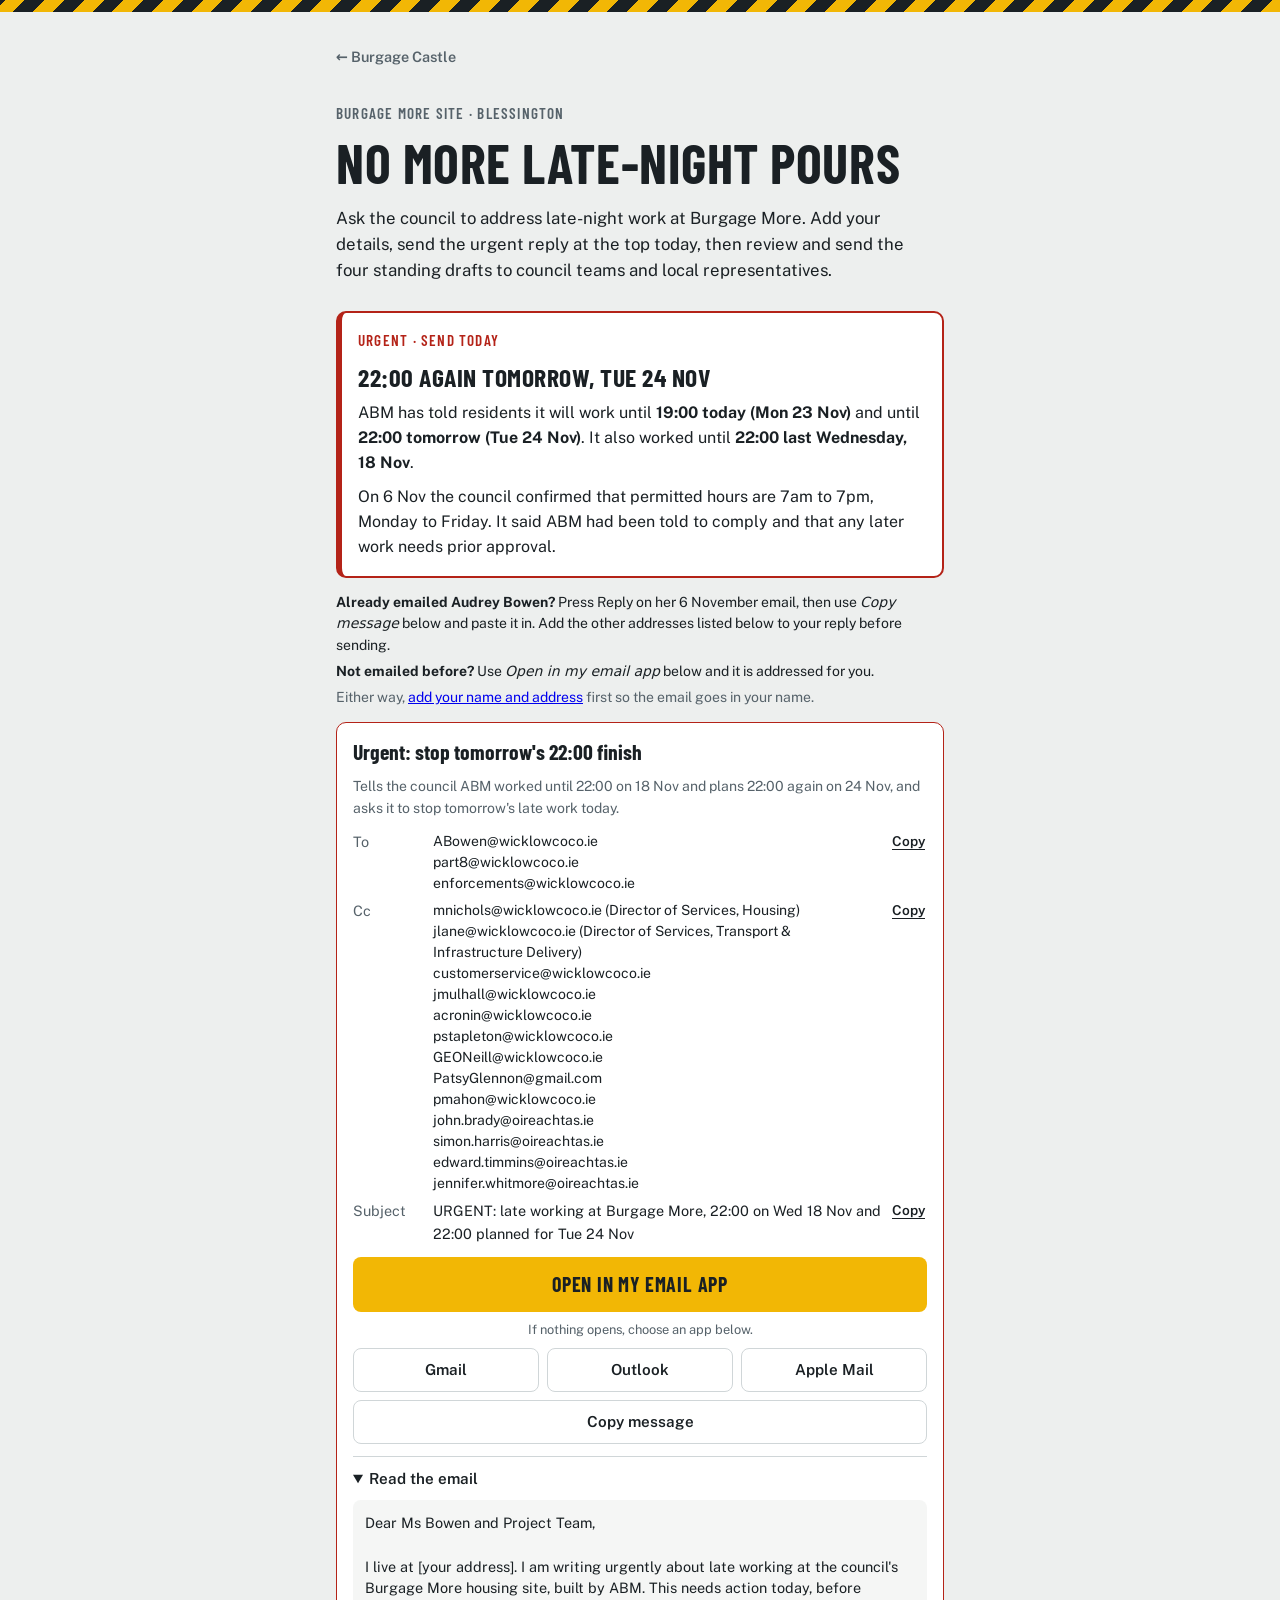
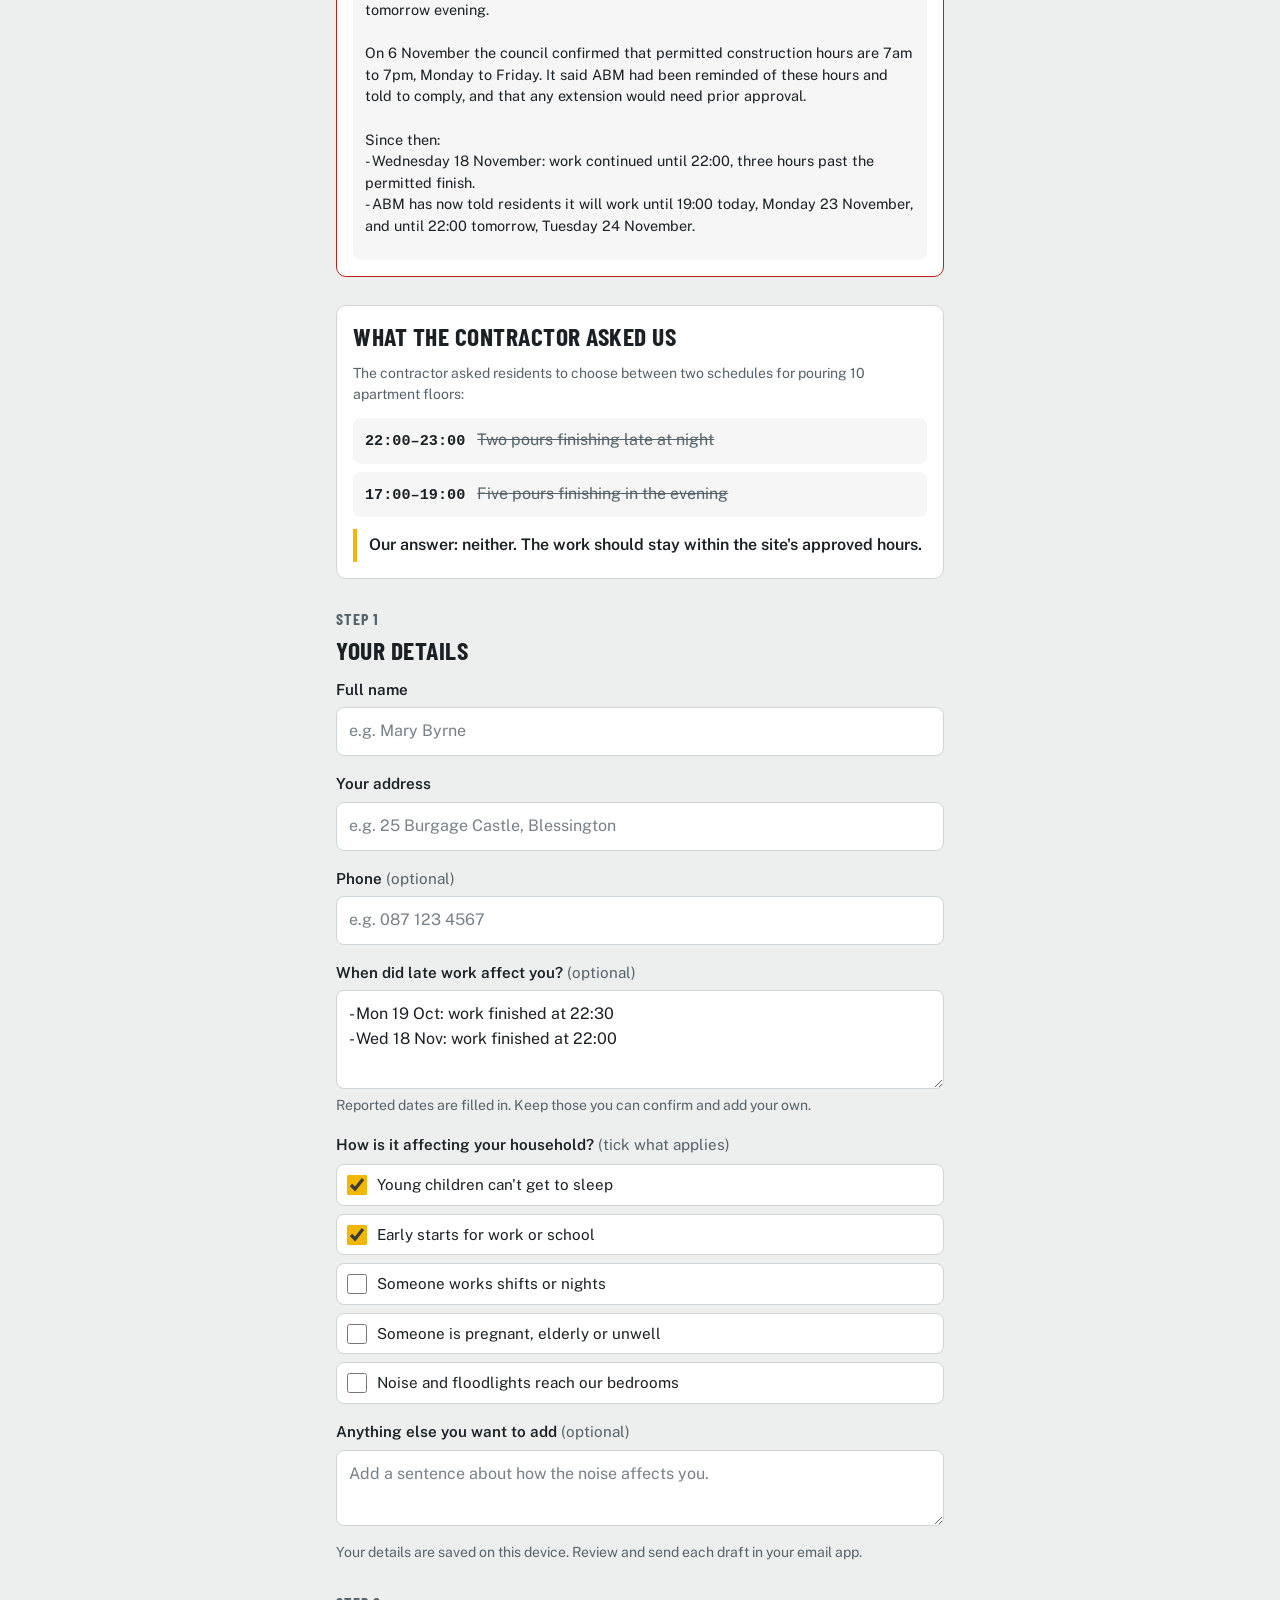
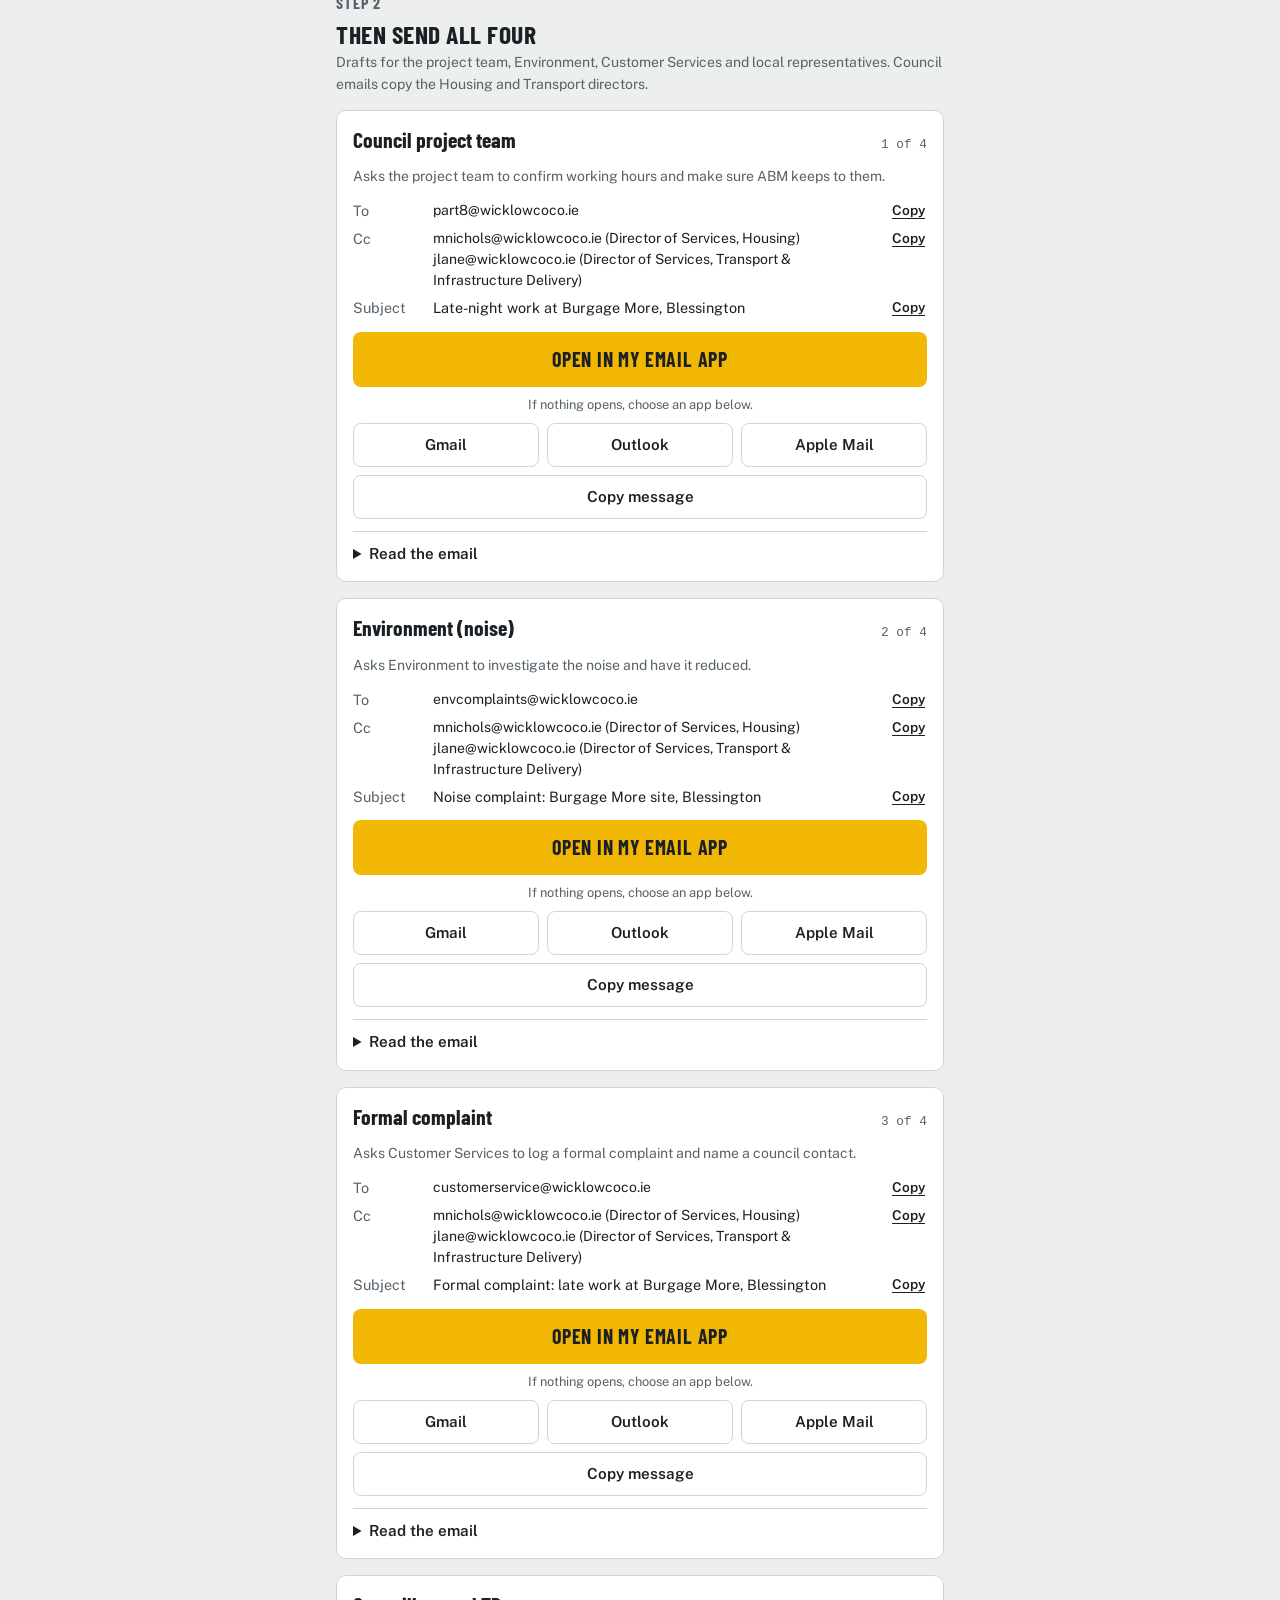
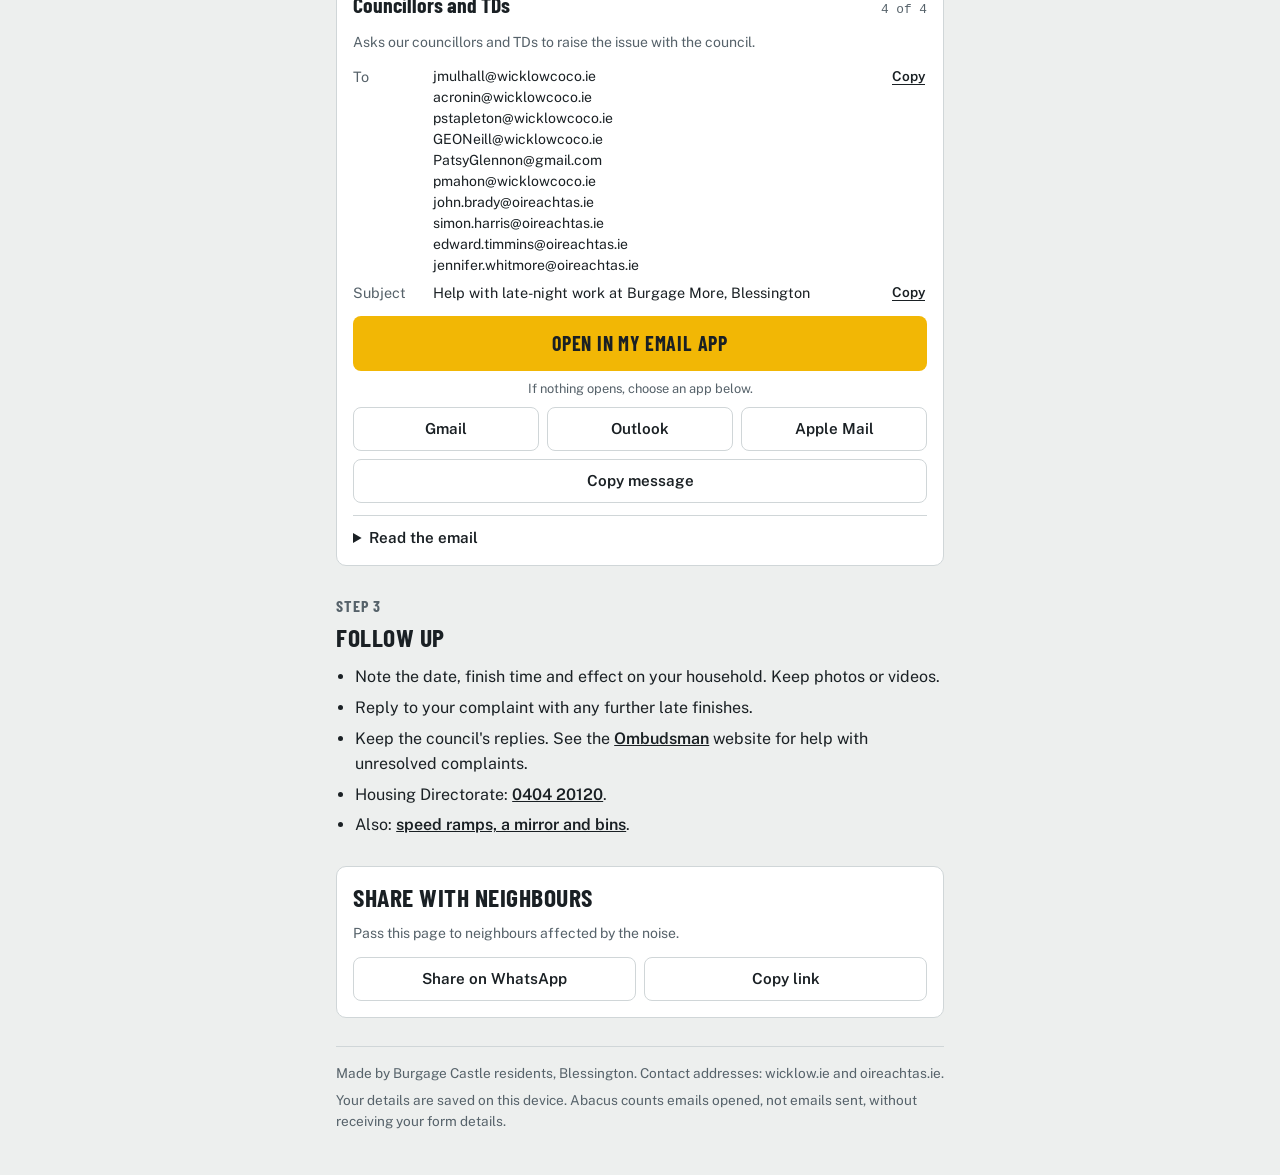
==== commit d27a3bbc: "Add urgent escalation reply at the top of late-works ABM worked to 22:00 on Wed 18 Nov and has told " ====
--- a/late-works.html
+++ b/late-works.html
@@ -21,12 +21,27 @@
   <header>
     <p class="eyebrow">Burgage More site &middot; Blessington</p>
     <h1>No more late-night pours</h1>
-    <p class="lede">Ask the council to address late-night work at Burgage More. Add your details, then review and send the four drafts to council teams and local representatives.</p>
+    <p class="lede">Ask the council to address late-night work at Burgage More. Add your details, send the urgent reply at the top today, then review and send the four standing drafts to council teams and local representatives.</p>
     <div class="tally" id="tally" data-tally-box hidden aria-live="polite">
       <div class="tally-stat"><span class="tally-num" id="t-emails">0</span><span class="tally-label">email drafts opened</span></div>
       <p class="tally-note">Counts drafts opened, not emails sent.</p>
     </div>
   </header>
+
+  <section id="urgent" aria-labelledby="urgent-h">
+    <div class="urgent" role="note">
+      <p class="eyebrow">Urgent &middot; send today</p>
+      <h2 id="urgent-h">22:00 again tomorrow, Tue 24 Nov</h2>
+      <p>ABM has told residents it will work until <strong>19:00 today (Mon 23 Nov)</strong> and until <strong>22:00 tomorrow (Tue 24 Nov)</strong>. It also worked until <strong>22:00 last Wednesday, 18 Nov</strong>.</p>
+      <p>On 6 Nov the council confirmed that permitted hours are 7am to 7pm, Monday to Friday. It said ABM had been told to comply and that any later work needs prior approval.</p>
+    </div>
+    <div class="section-head">
+      <p class="small"><strong>Already emailed Audrey Bowen?</strong> Press Reply on her 6 November email, then use <em>Copy message</em> below and paste it in. Add the other addresses listed below to your reply before sending.</p>
+      <p class="small"><strong>Not emailed before?</strong> Use <em>Open in my email app</em> below and it is addressed for you.</p>
+      <p class="muted small">Either way, <a href="#details-h">add your name and address</a> first so the email goes in your name.</p>
+    </div>
+    <div class="mails" id="urgent-mails"></div>
+  </section>
 
   <div class="proposal">
     <h2>What the contractor asked us</h2>
@@ -82,7 +97,7 @@
   <section aria-labelledby="send-h">
     <div class="section-head">
       <span class="step-label">Step 2</span>
-      <h2 id="send-h">Send all four</h2>
+      <h2 id="send-h">Then send all four</h2>
       <p class="muted small">Drafts for the project team, Environment, Customer Services and local representatives. Council emails copy the Housing and Transport directors.</p>
     </div>
     <div class="mails" id="mails"></div>
@@ -126,7 +141,8 @@
   // These are pre-filled in "When did late work affect you?" for everyone, and added for
   // returning visitors who already typed their own dates.
   var LATE_FINISHES = [
-    "Mon 19 Oct: work finished at 22:30"
+    "Mon 19 Oct: work finished at 22:30",
+    "Wed 18 Nov: work finished at 22:00"
   ];
   // =====================================
 
@@ -174,11 +190,36 @@
       return out;
     },
     share: {
-      sent: "Affected by late-night work at Burgage More? Email drafts for the council and local representatives: ",
-      neutral: "Affected by late-night work at Burgage More? Email drafts for the council and local representatives: "
+      sent: "ABM says 22:00 again tomorrow (Tue 24 Nov). Please send the urgent email at the top of this page today: ",
+      neutral: "ABM says 22:00 again tomorrow (Tue 24 Nov). Please send the urgent email at the top of this page today: "
     },
-    order: ["enf", "env", "cs", "reps"],
+    order: ["urgent", "enf", "env", "cs", "reps"],
     emails: {
+      // Urgent escalation (23 Nov). Renders in its own section via `container`.
+      urgent: {
+        container: "#urgent-mails",
+        openPreview: true,
+        title: "Urgent: stop tomorrow's 22:00 finish",
+        blurb: "Tells the council ABM worked until 22:00 on 18 Nov and plans 22:00 again on 24 Nov, and asks it to stop tomorrow's late work today.",
+        to: ["ABowen@wicklowcoco.ie", "part8@wicklowcoco.ie", "enforcements@wicklowcoco.ie"],
+        cc: COUNCIL_CC.concat(["customerservice@wicklowcoco.ie"], COUNCILLORS, TDS),
+        subject: "URGENT: late working at Burgage More, 22:00 on Wed 18 Nov and 22:00 planned for Tue 24 Nov",
+        body: function (d, h) {
+          return [
+            "Dear Ms Bowen and Project Team,",
+            "I live at " + h.addr(d) + ". I am writing urgently about late working at the council's Burgage More housing site, built by ABM. This needs action today, before tomorrow evening.",
+            "On 6 November the council confirmed that permitted construction hours are 7am to 7pm, Monday to Friday. It said ABM had been reminded of these hours and told to comply, and that any extension would need prior approval.",
+            "Since then:\n- Wednesday 18 November: work continued until 22:00, three hours past the permitted finish.\n- ABM has now told residents it will work until 19:00 today, Monday 23 November, and until 22:00 tomorrow, Tuesday 24 November.",
+            "Tomorrow's planned finish is again three hours past the permitted hours. Today's 19:00 finish is at the very limit of those hours, and well past the 7.30am to 5pm that ABM told residents would be its normal hours. This is the same pattern residents reported in October. It continued after the contractor was told to comply, so it is not a one-off."
+          ].concat(h.personal(d), [
+            "Please, today:\n1. Confirm whether prior approval was given for the work on 18 November and for the work planned for 24 November, and if so, by whom and why.\n2. If no approval was given, instruct ABM that no work may continue past 19:00 tomorrow, and confirm to me that this has been done.\n3. Tell me what action the council is taking over the breach on 18 November.\n4. Name a council contact residents can call on the night when work runs past 19:00.",
+            "Customer Services: please register this as a formal complaint and send me a reference.",
+            "To the councillors and TDs copied: please raise this with the council again today, ahead of tomorrow evening.",
+            "If this is not resolved, I will take the complaint to the Office of the Ombudsman.",
+            h.sig(d)
+          ]).join("\n\n");
+        }
+      },
       enf: {
         title: "Council project team",
         blurb: "Asks the project team to confirm working hours and make sure ABM keeps to them.",
--- a/assets/style.css
+++ b/assets/style.css
@@ -187,6 +187,21 @@
   white-space: nowrap;
 }
 
+/* Urgent escalation banner */
+.urgent {
+  background: var(--surface);
+  border: 2px solid var(--error);
+  border-left-width: 6px;
+  border-radius: 10px;
+  padding: 16px;
+  display: grid;
+  gap: 10px;
+}
+.urgent .eyebrow { color: var(--error); }
+.urgent p { margin: 0; }
+#urgent .mail { border-color: var(--error); }
+#urgent .mail.opened { border-color: var(--ok); }
+
 /* What the contractor proposed */
 .proposal {
   background: var(--surface);
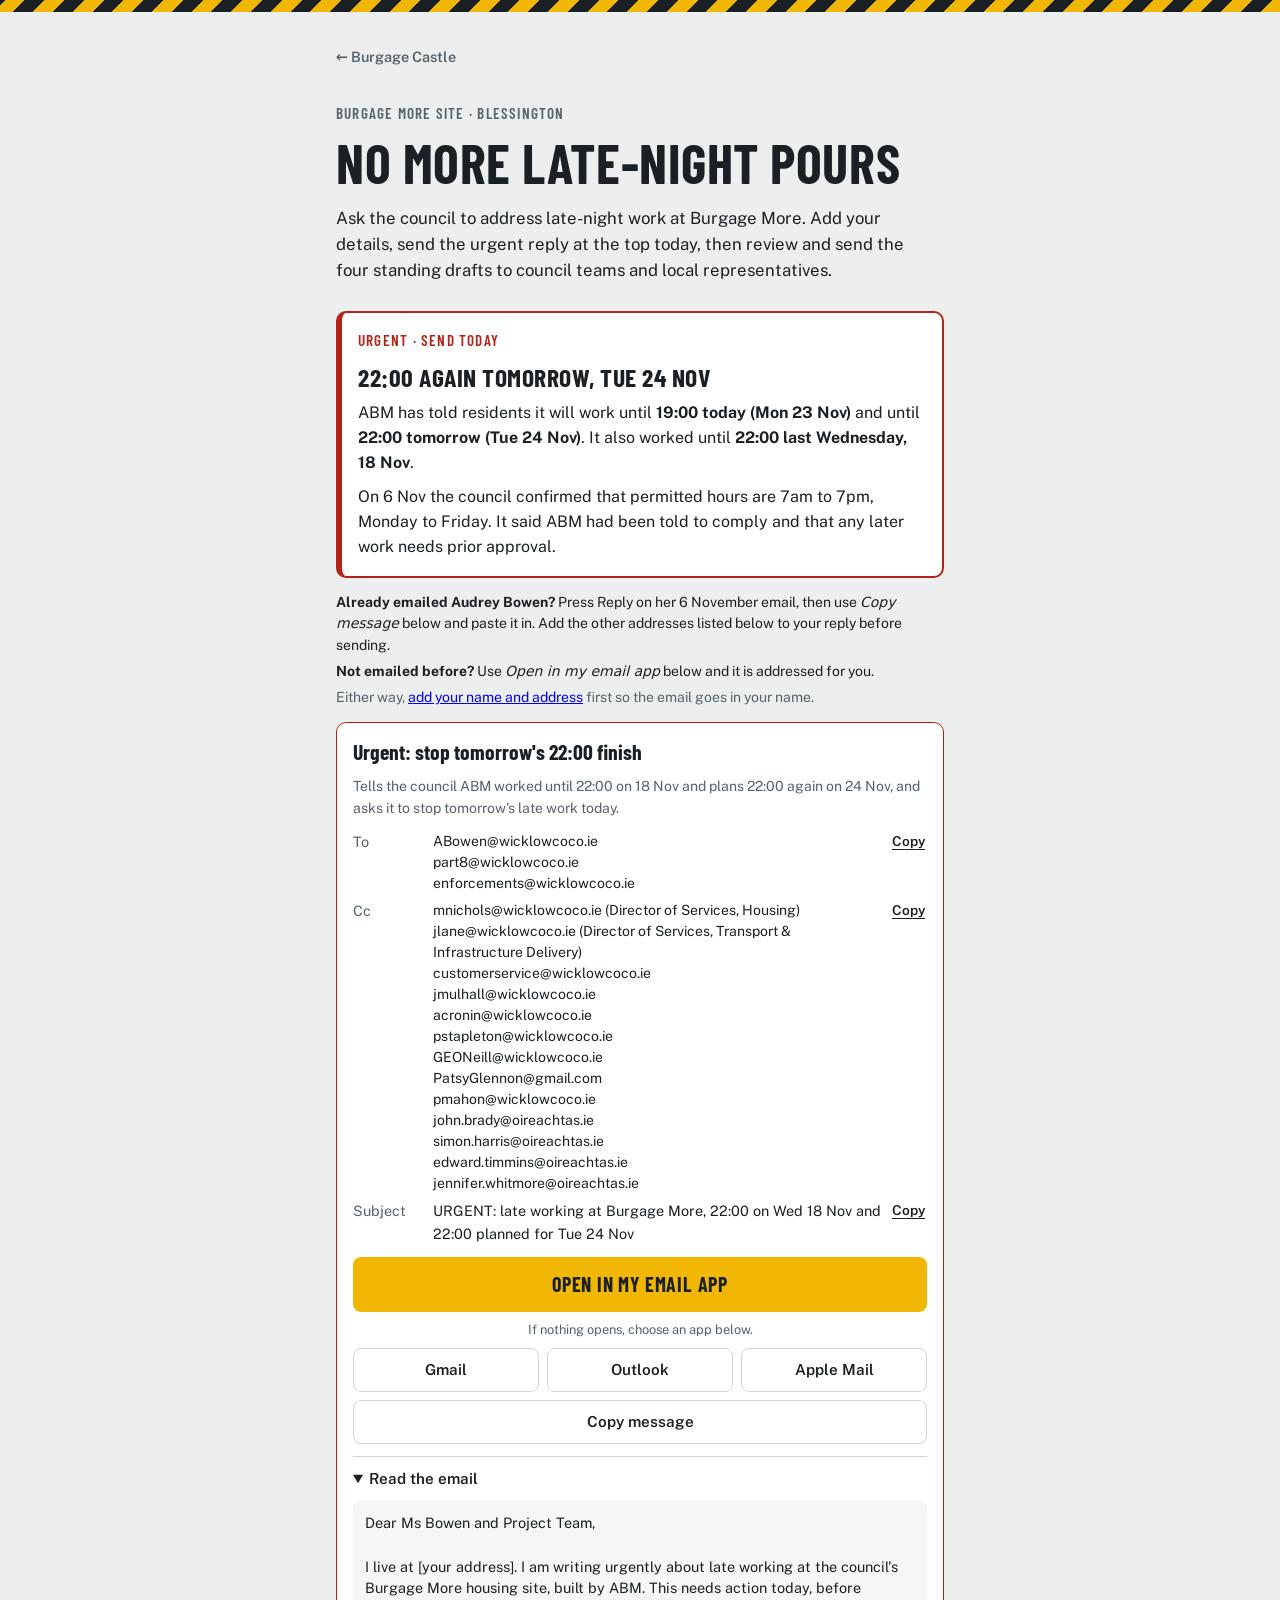
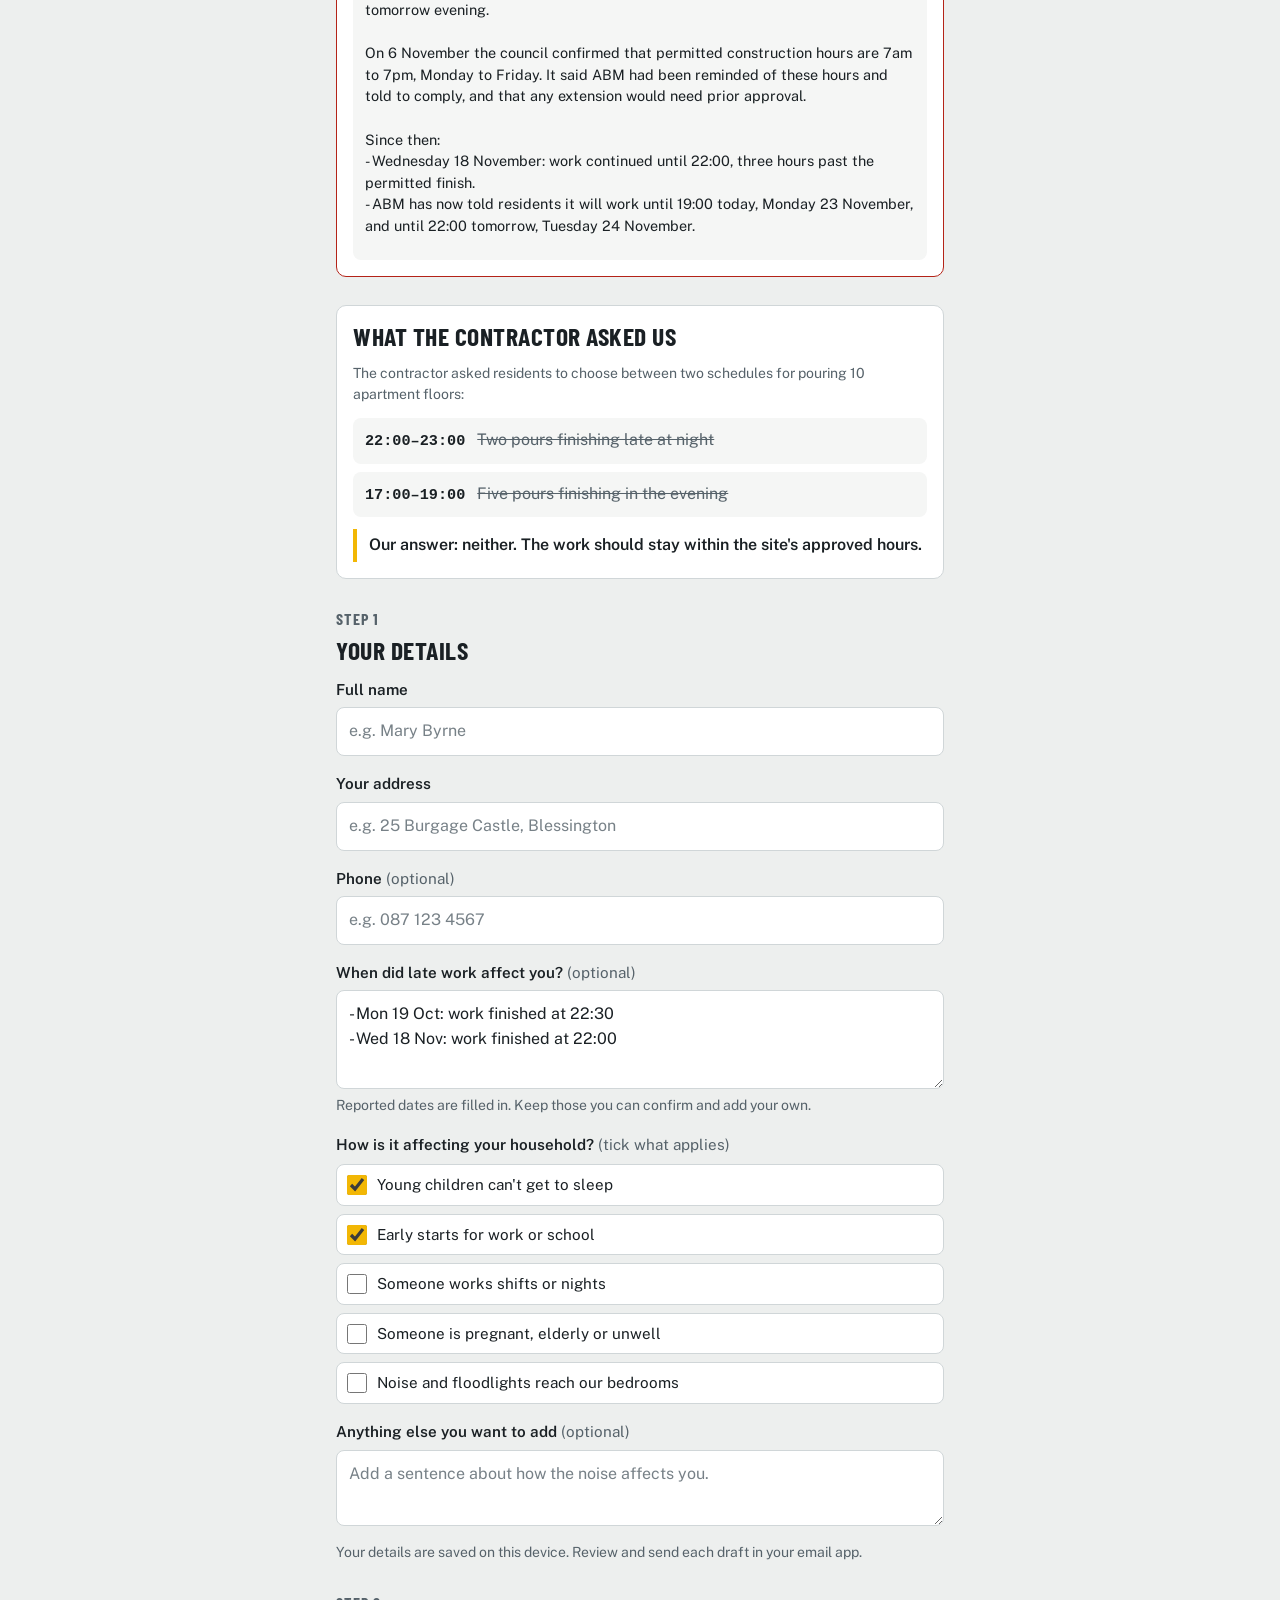
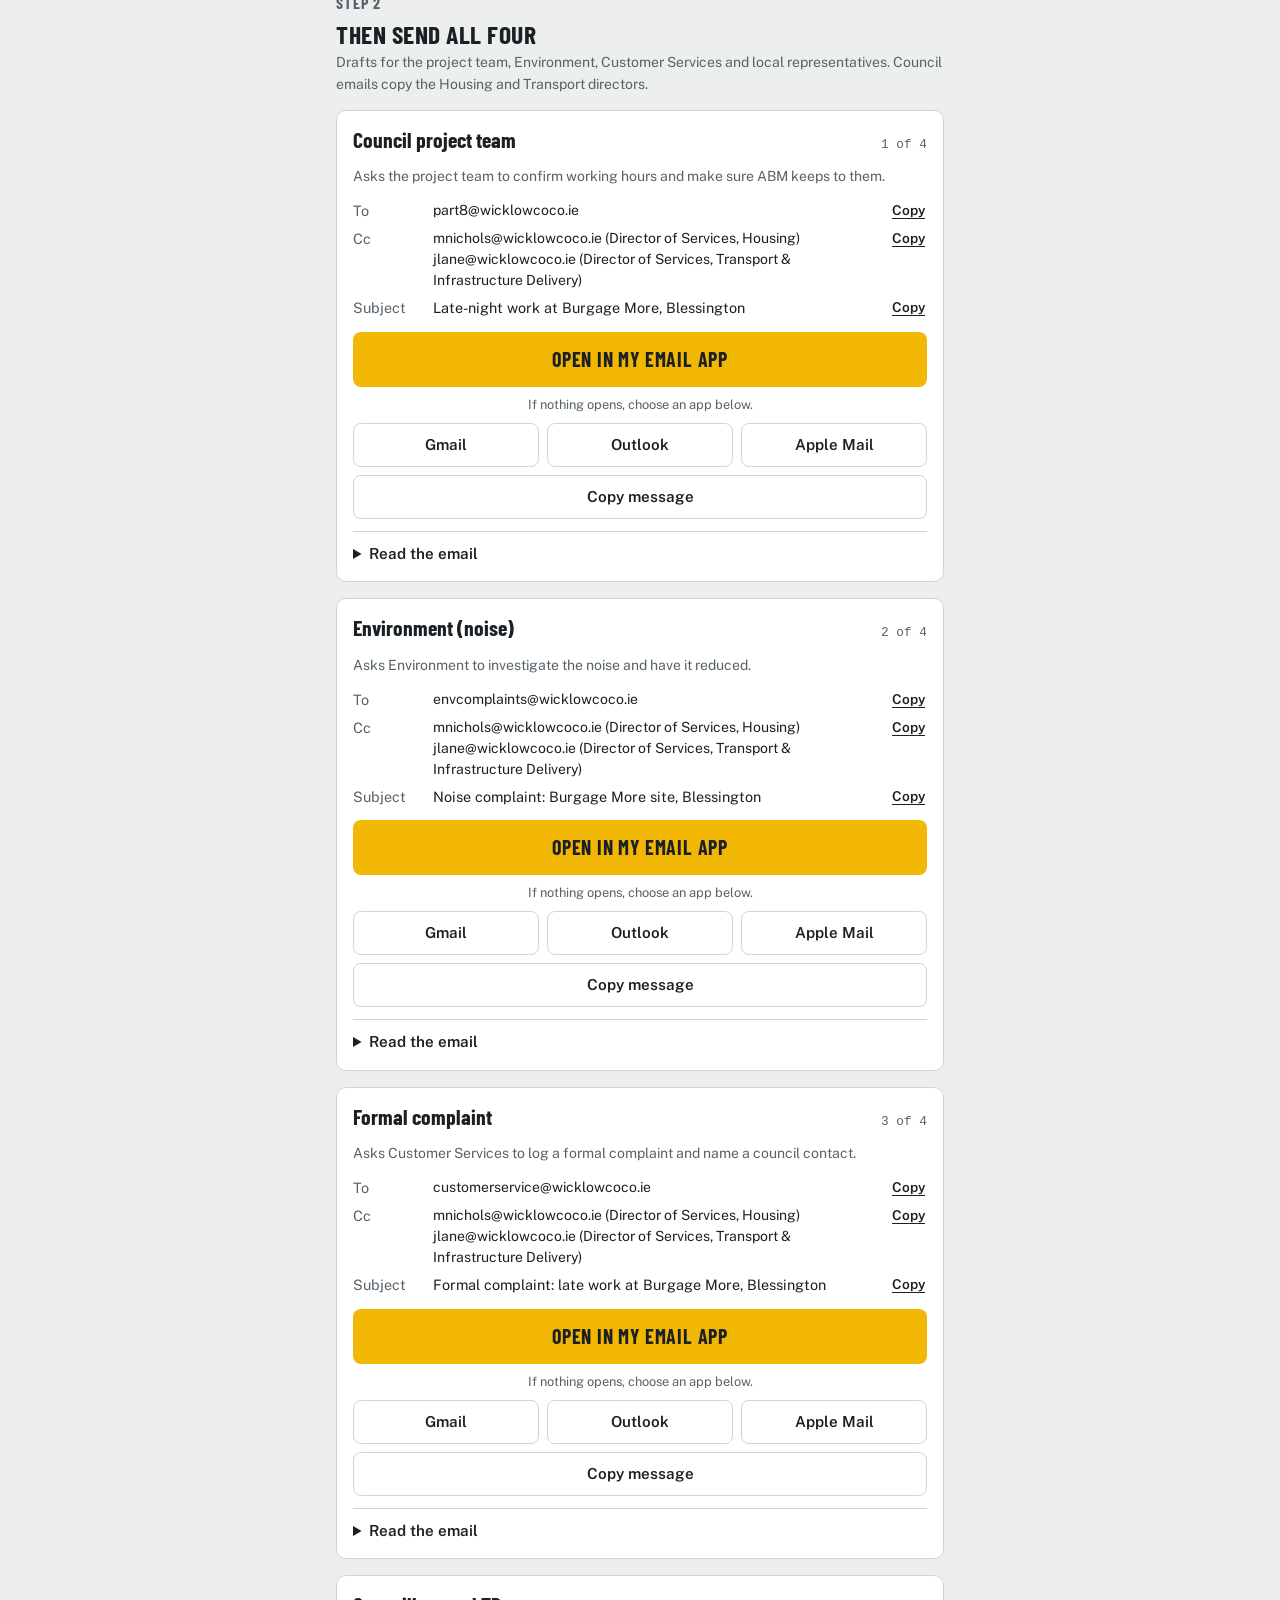
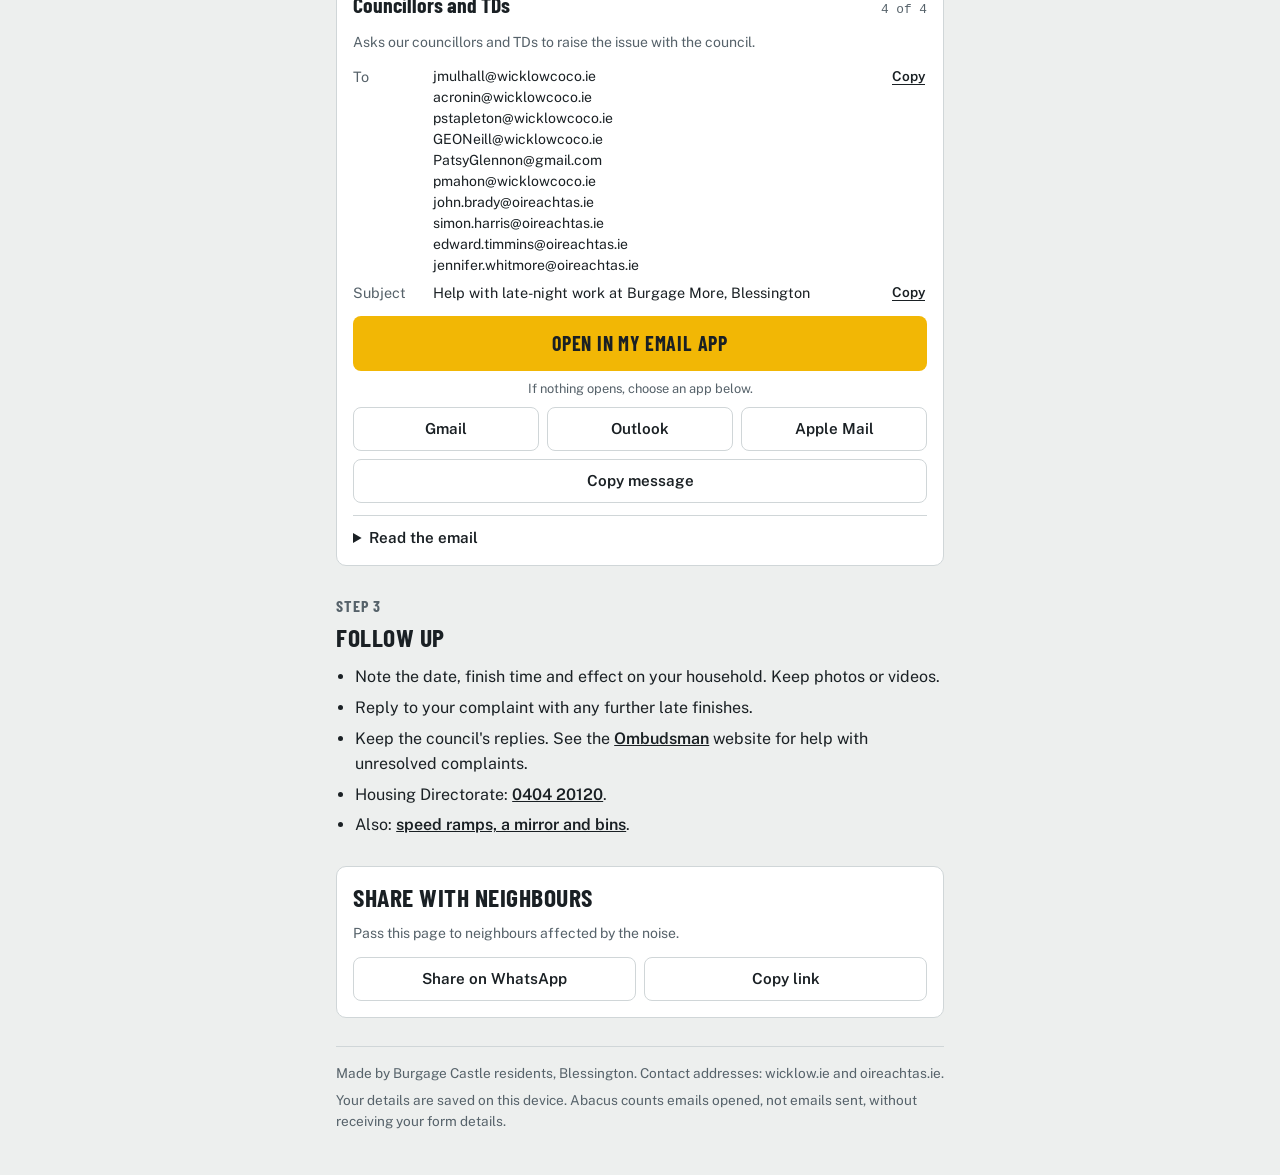
==== commit 5d77c509: "Drop unsupported claim about ABM's normal working hours The urgent email asserted ABM had told resid" ====
--- a/late-works.html
+++ b/late-works.html
@@ -210,7 +210,7 @@
             "I live at " + h.addr(d) + ". I am writing urgently about late working at the council's Burgage More housing site, built by ABM. This needs action today, before tomorrow evening.",
             "On 6 November the council confirmed that permitted construction hours are 7am to 7pm, Monday to Friday. It said ABM had been reminded of these hours and told to comply, and that any extension would need prior approval.",
             "Since then:\n- Wednesday 18 November: work continued until 22:00, three hours past the permitted finish.\n- ABM has now told residents it will work until 19:00 today, Monday 23 November, and until 22:00 tomorrow, Tuesday 24 November.",
-            "Tomorrow's planned finish is again three hours past the permitted hours. Today's 19:00 finish is at the very limit of those hours, and well past the 7.30am to 5pm that ABM told residents would be its normal hours. This is the same pattern residents reported in October. It continued after the contractor was told to comply, so it is not a one-off."
+            "Tomorrow's planned finish is again three hours past the permitted hours, and today's 19:00 finish is at the very limit of them. This is the same pattern residents reported in October. It continued after the contractor was told to comply, so it is not a one-off."
           ].concat(h.personal(d), [
             "Please, today:\n1. Confirm whether prior approval was given for the work on 18 November and for the work planned for 24 November, and if so, by whom and why.\n2. If no approval was given, instruct ABM that no work may continue past 19:00 tomorrow, and confirm to me that this has been done.\n3. Tell me what action the council is taking over the breach on 18 November.\n4. Name a council contact residents can call on the night when work runs past 19:00.",
             "Customer Services: please register this as a formal complaint and send me a reference.",
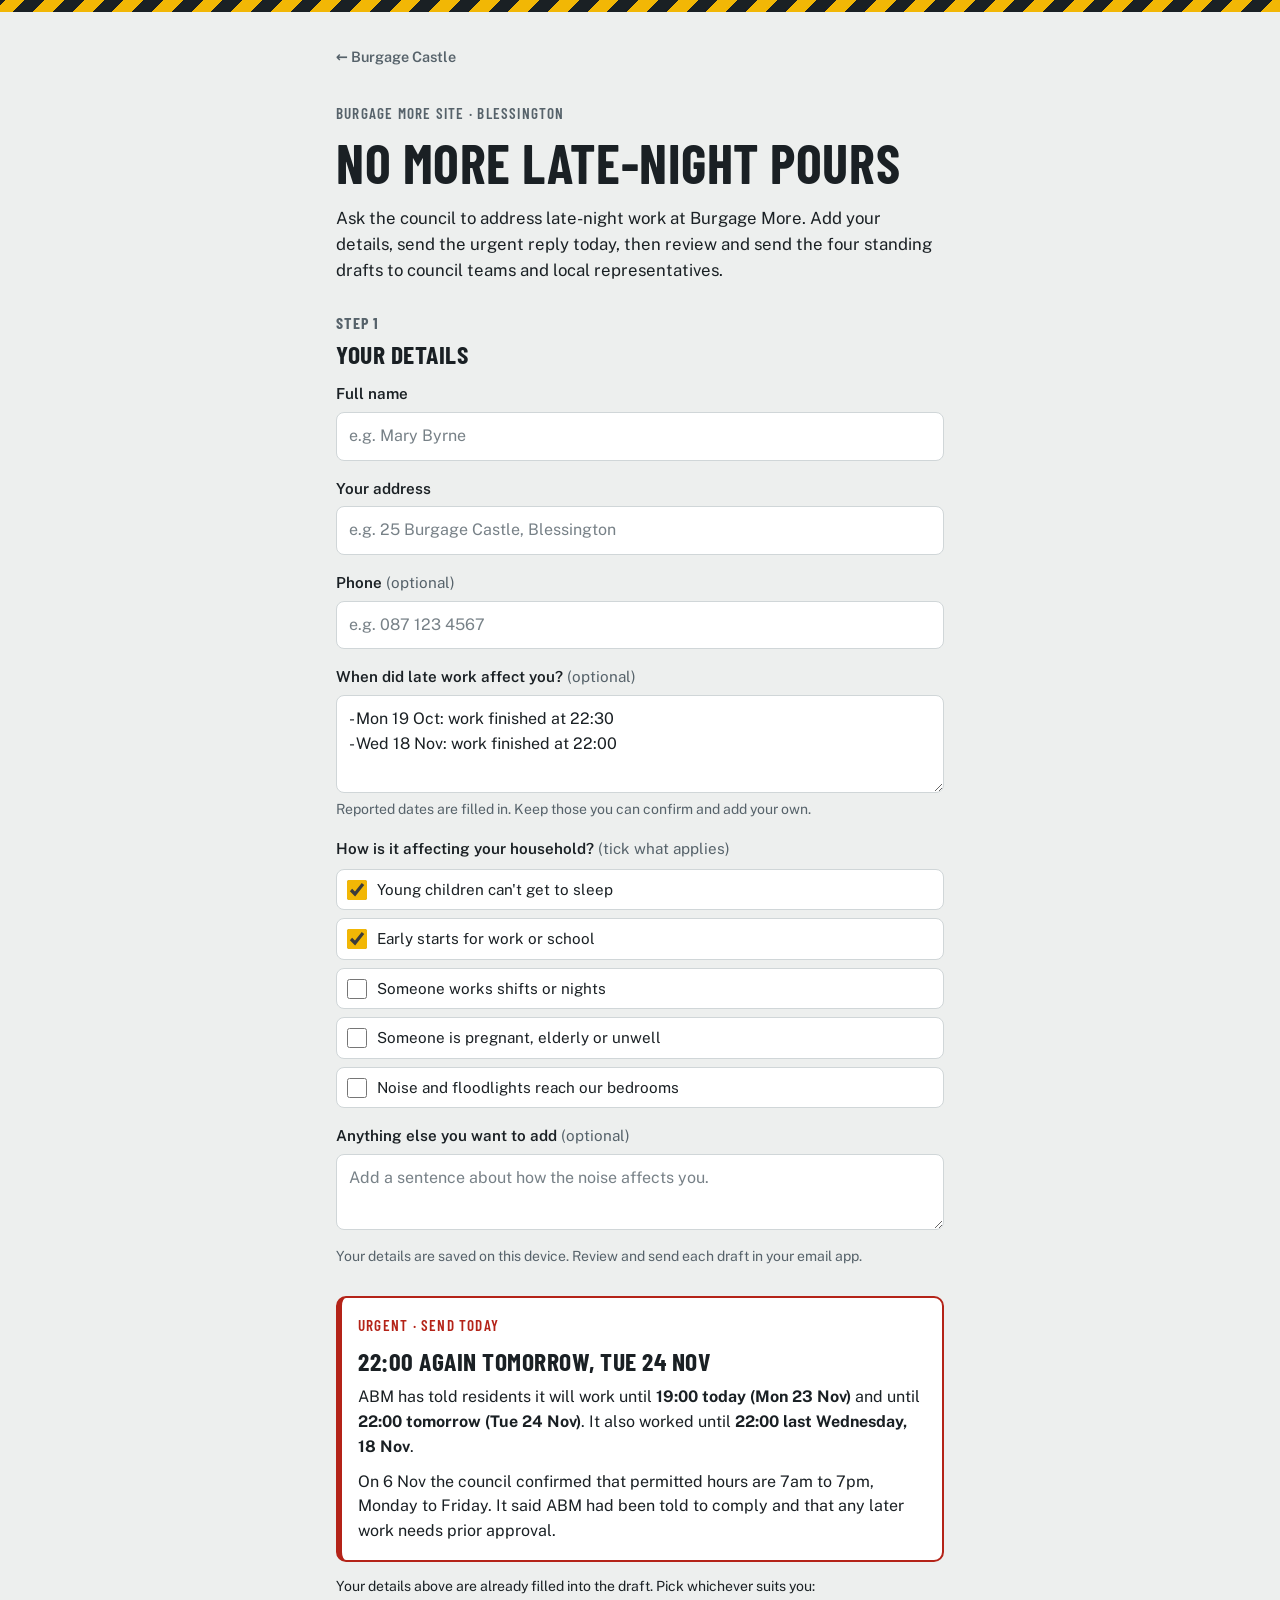
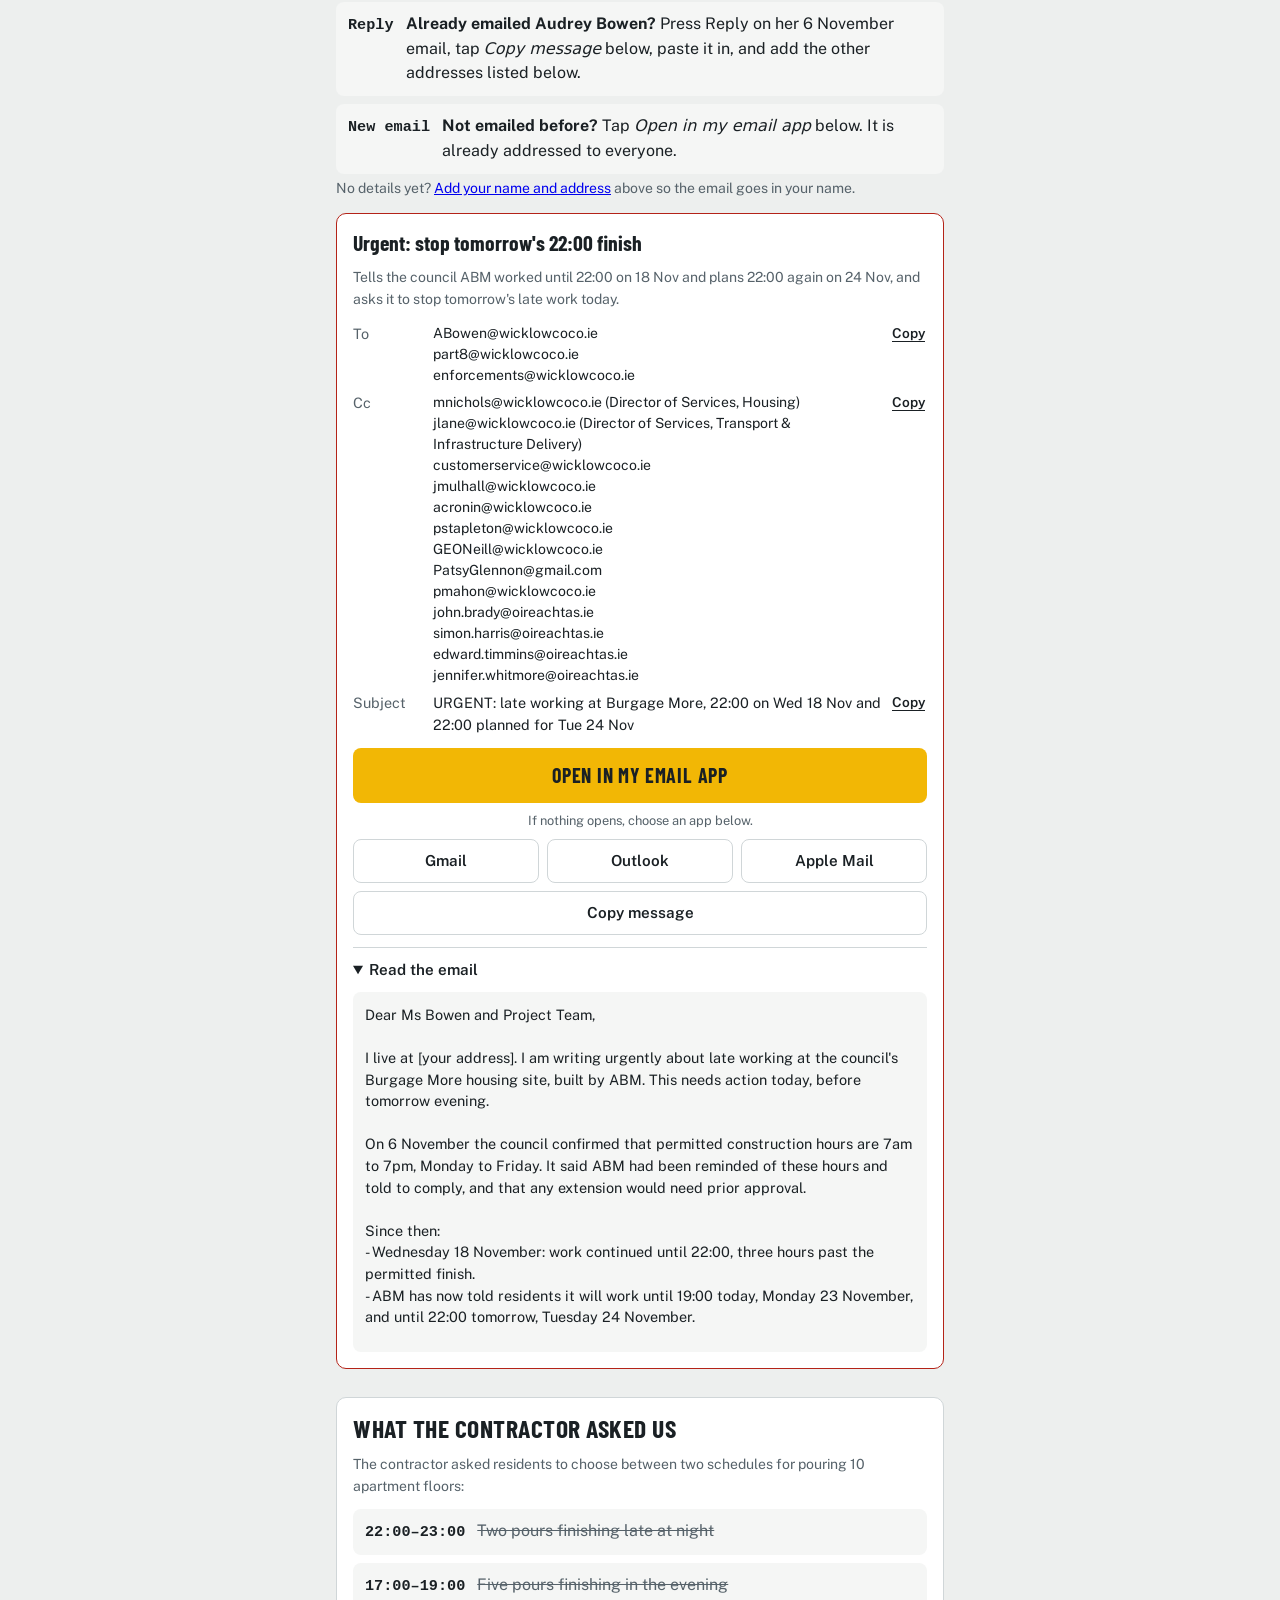
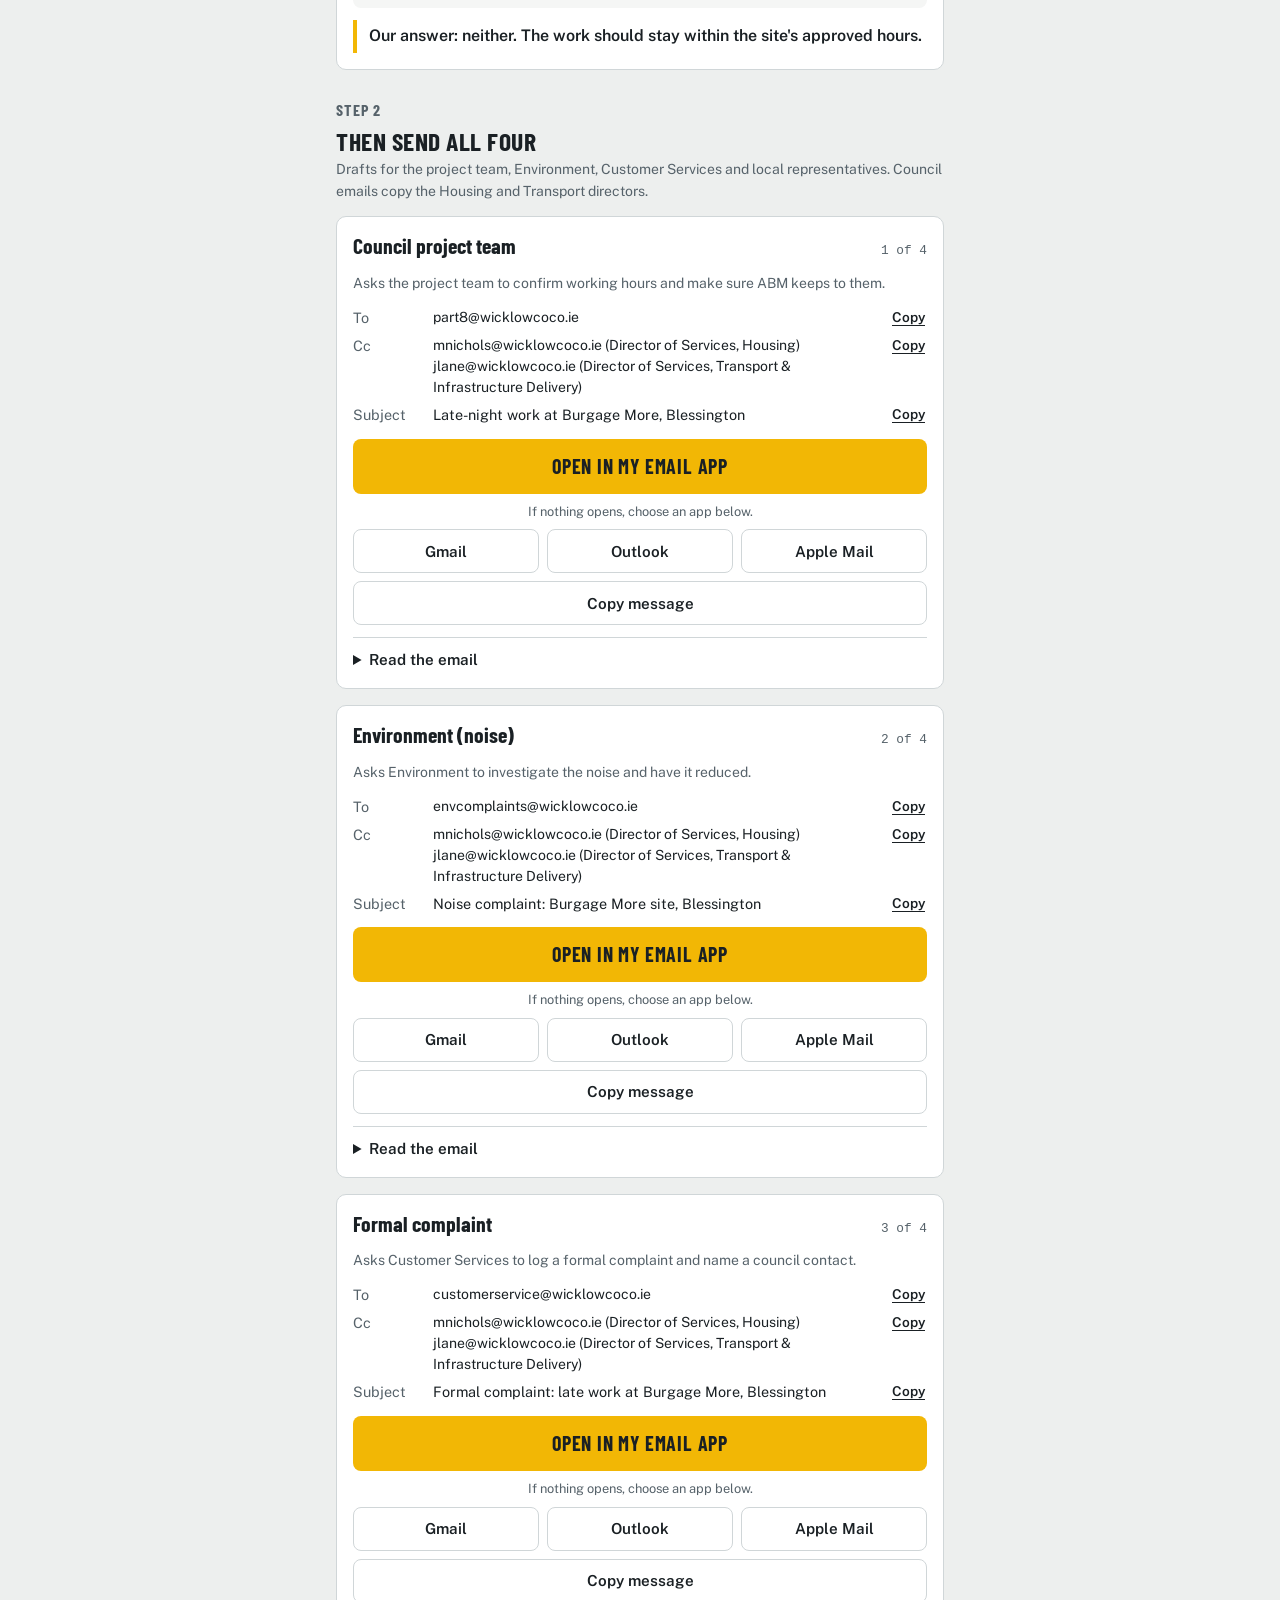
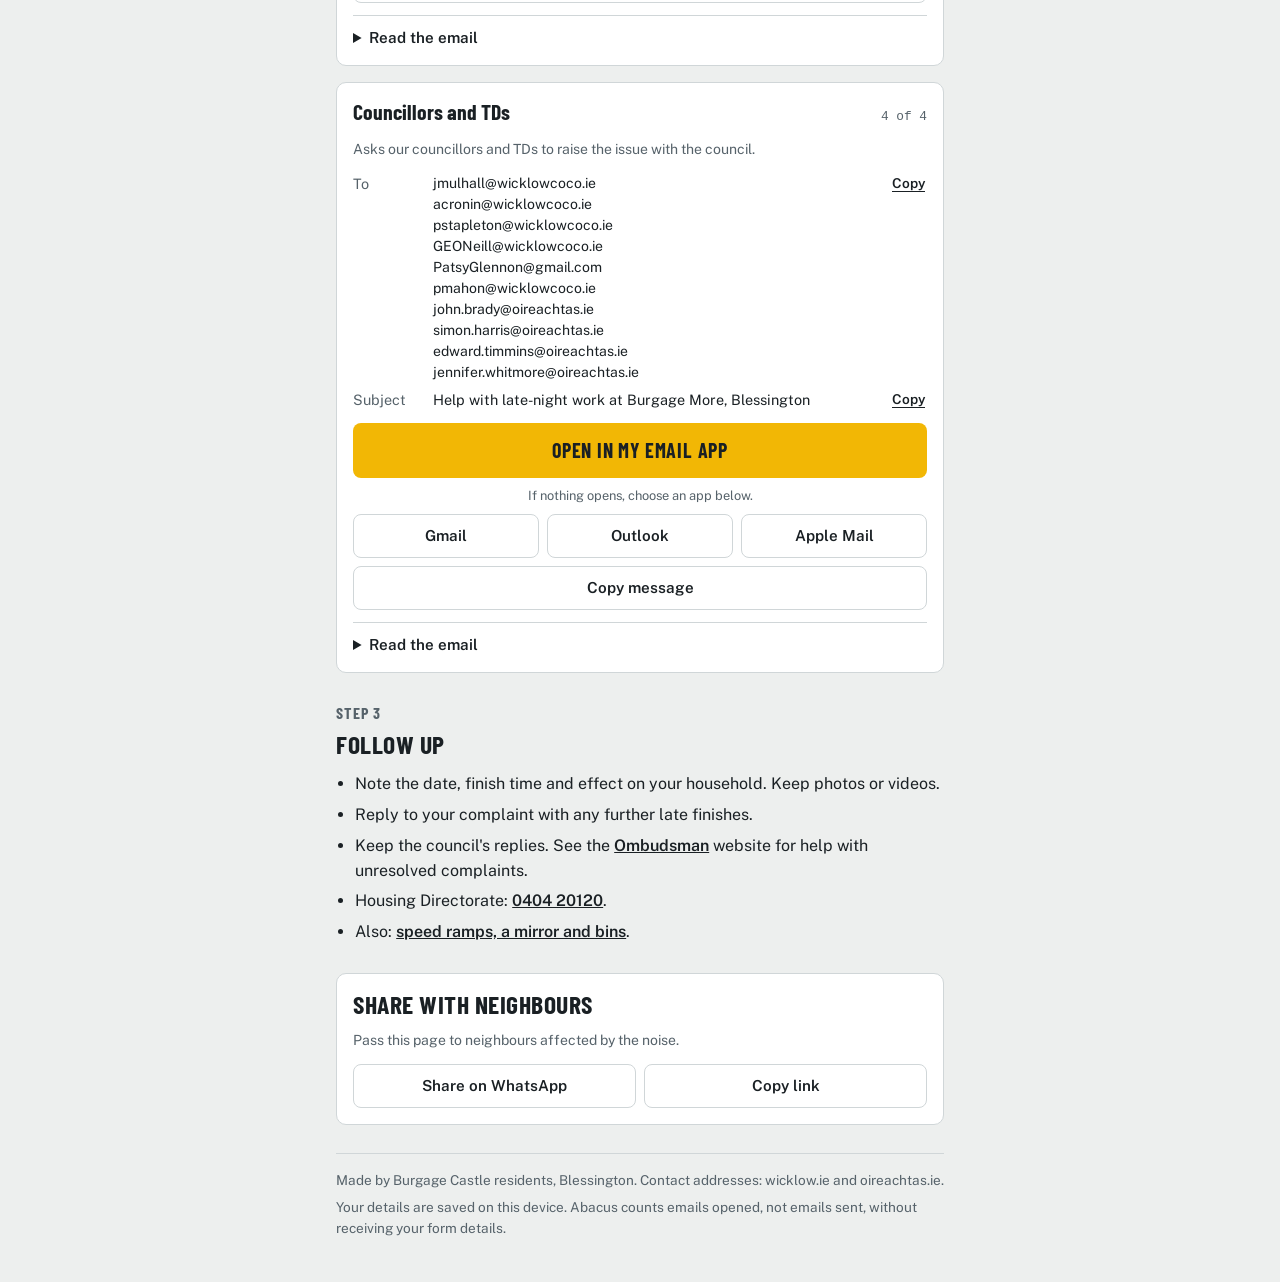
==== commit 0c1c27a0: "Put the details form first and offer reply or new email as two choices Residents have to fill the fo" ====
--- a/late-works.html
+++ b/late-works.html
@@ -21,37 +21,12 @@
   <header>
     <p class="eyebrow">Burgage More site &middot; Blessington</p>
     <h1>No more late-night pours</h1>
-    <p class="lede">Ask the council to address late-night work at Burgage More. Add your details, send the urgent reply at the top today, then review and send the four standing drafts to council teams and local representatives.</p>
+    <p class="lede">Ask the council to address late-night work at Burgage More. Add your details, send the urgent reply today, then review and send the four standing drafts to council teams and local representatives.</p>
     <div class="tally" id="tally" data-tally-box hidden aria-live="polite">
       <div class="tally-stat"><span class="tally-num" id="t-emails">0</span><span class="tally-label">email drafts opened</span></div>
       <p class="tally-note">Counts drafts opened, not emails sent.</p>
     </div>
   </header>
-
-  <section id="urgent" aria-labelledby="urgent-h">
-    <div class="urgent" role="note">
-      <p class="eyebrow">Urgent &middot; send today</p>
-      <h2 id="urgent-h">22:00 again tomorrow, Tue 24 Nov</h2>
-      <p>ABM has told residents it will work until <strong>19:00 today (Mon 23 Nov)</strong> and until <strong>22:00 tomorrow (Tue 24 Nov)</strong>. It also worked until <strong>22:00 last Wednesday, 18 Nov</strong>.</p>
-      <p>On 6 Nov the council confirmed that permitted hours are 7am to 7pm, Monday to Friday. It said ABM had been told to comply and that any later work needs prior approval.</p>
-    </div>
-    <div class="section-head">
-      <p class="small"><strong>Already emailed Audrey Bowen?</strong> Press Reply on her 6 November email, then use <em>Copy message</em> below and paste it in. Add the other addresses listed below to your reply before sending.</p>
-      <p class="small"><strong>Not emailed before?</strong> Use <em>Open in my email app</em> below and it is addressed for you.</p>
-      <p class="muted small">Either way, <a href="#details-h">add your name and address</a> first so the email goes in your name.</p>
-    </div>
-    <div class="mails" id="urgent-mails"></div>
-  </section>
-
-  <div class="proposal">
-    <h2>What the contractor asked us</h2>
-    <p class="muted small">The contractor asked residents to choose between two schedules for pouring 10 apartment floors:</p>
-    <div class="options">
-      <div class="option"><span class="time">22:00&ndash;23:00</span><span><s>Two pours finishing late at night</s></span></div>
-      <div class="option"><span class="time">17:00&ndash;19:00</span><span><s>Five pours finishing in the evening</s></span></div>
-    </div>
-    <p class="answer">Our answer: neither. The work should stay within the site's approved hours.</p>
-  </div>
 
   <section aria-labelledby="details-h">
     <div class="section-head">
@@ -93,6 +68,34 @@
       <p class="privacy">Your details are saved on this device. Review and send each draft in your email app.</p>
     </form>
   </section>
+
+  <section id="urgent" aria-labelledby="urgent-h">
+    <div class="urgent" role="note">
+      <p class="eyebrow">Urgent &middot; send today</p>
+      <h2 id="urgent-h">22:00 again tomorrow, Tue 24 Nov</h2>
+      <p>ABM has told residents it will work until <strong>19:00 today (Mon 23 Nov)</strong> and until <strong>22:00 tomorrow (Tue 24 Nov)</strong>. It also worked until <strong>22:00 last Wednesday, 18 Nov</strong>.</p>
+      <p>On 6 Nov the council confirmed that permitted hours are 7am to 7pm, Monday to Friday. It said ABM had been told to comply and that any later work needs prior approval.</p>
+    </div>
+    <div class="section-head">
+      <p class="small">Your details above are already filled into the draft. Pick whichever suits you:</p>
+      <div class="options">
+        <div class="option"><span class="time">Reply</span><span><strong>Already emailed Audrey Bowen?</strong> Press Reply on her 6 November email, tap <em>Copy message</em> below, paste it in, and add the other addresses listed below.</span></div>
+        <div class="option"><span class="time">New email</span><span><strong>Not emailed before?</strong> Tap <em>Open in my email app</em> below. It is already addressed to everyone.</span></div>
+      </div>
+      <p class="muted small">No details yet? <a href="#details-h">Add your name and address</a> above so the email goes in your name.</p>
+    </div>
+    <div class="mails" id="urgent-mails"></div>
+  </section>
+
+  <div class="proposal">
+    <h2>What the contractor asked us</h2>
+    <p class="muted small">The contractor asked residents to choose between two schedules for pouring 10 apartment floors:</p>
+    <div class="options">
+      <div class="option"><span class="time">22:00&ndash;23:00</span><span><s>Two pours finishing late at night</s></span></div>
+      <div class="option"><span class="time">17:00&ndash;19:00</span><span><s>Five pours finishing in the evening</s></span></div>
+    </div>
+    <p class="answer">Our answer: neither. The work should stay within the site's approved hours.</p>
+  </div>
 
   <section aria-labelledby="send-h">
     <div class="section-head">
